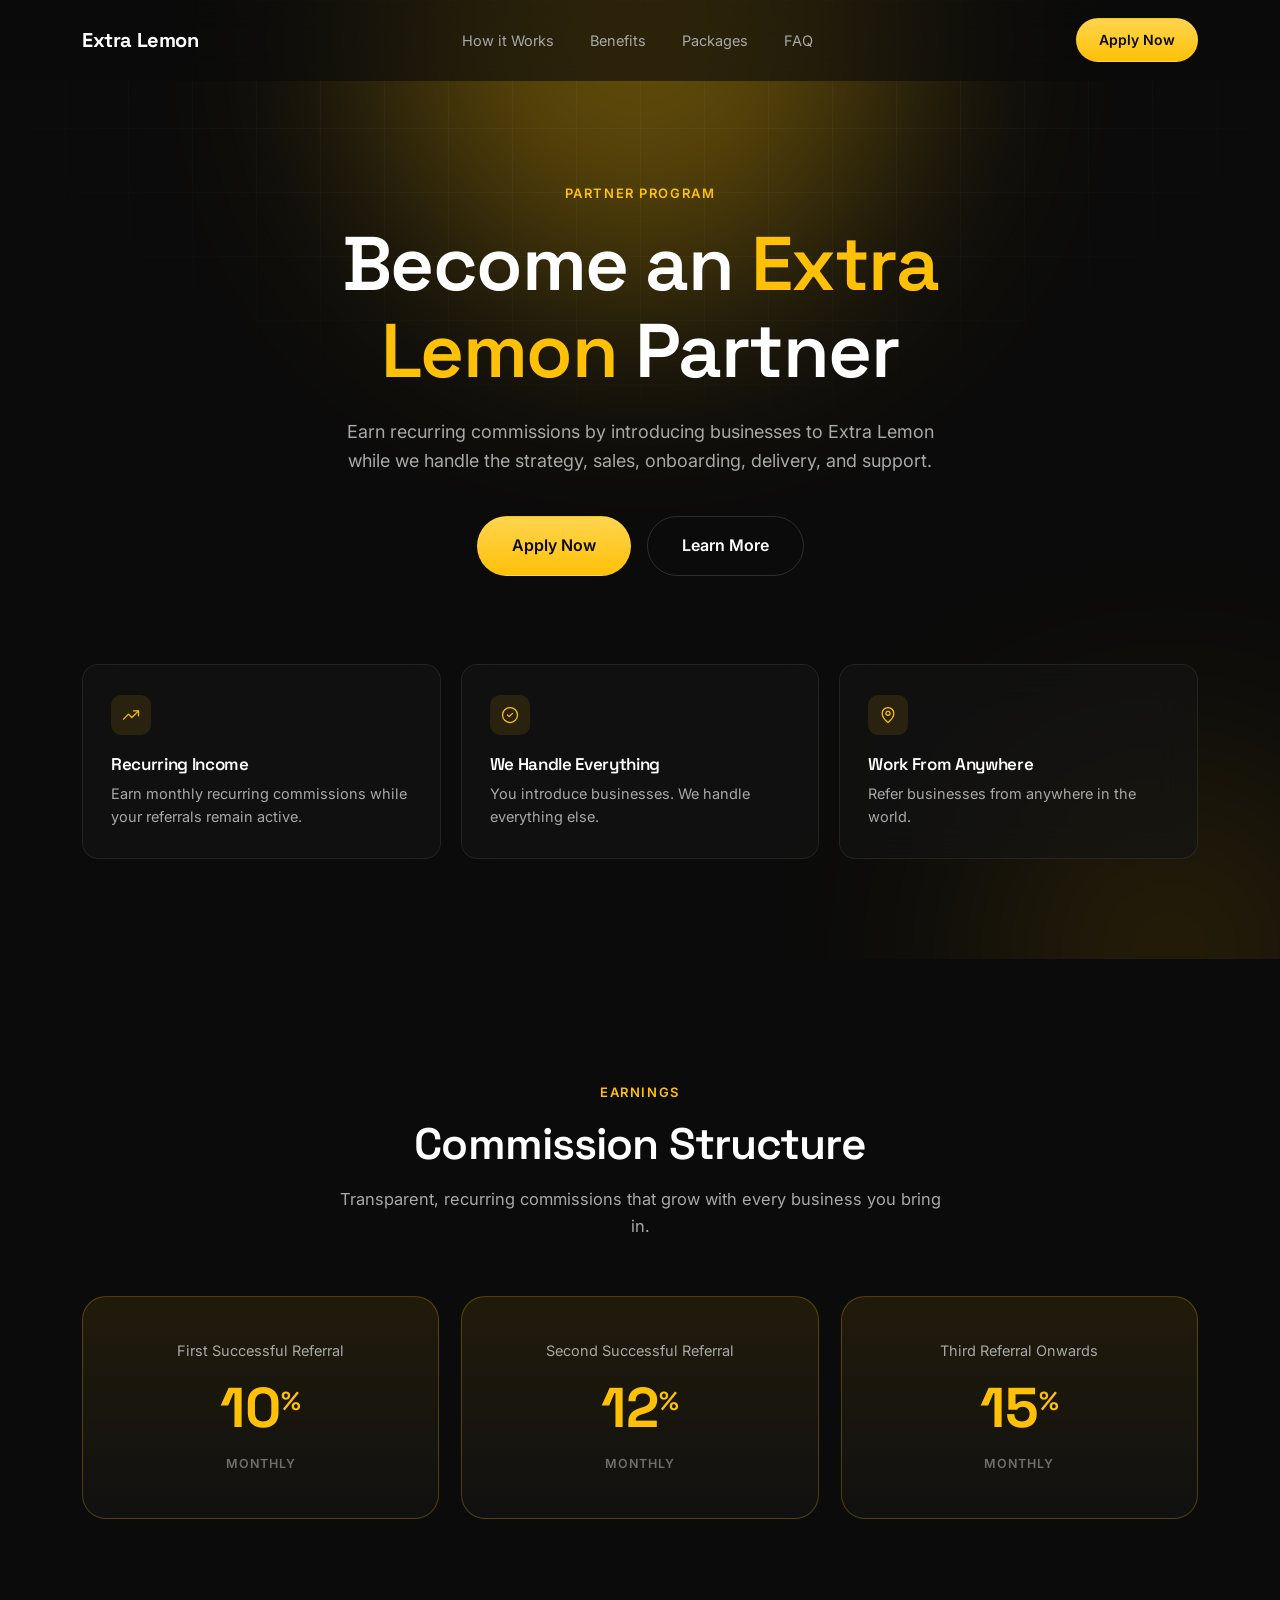
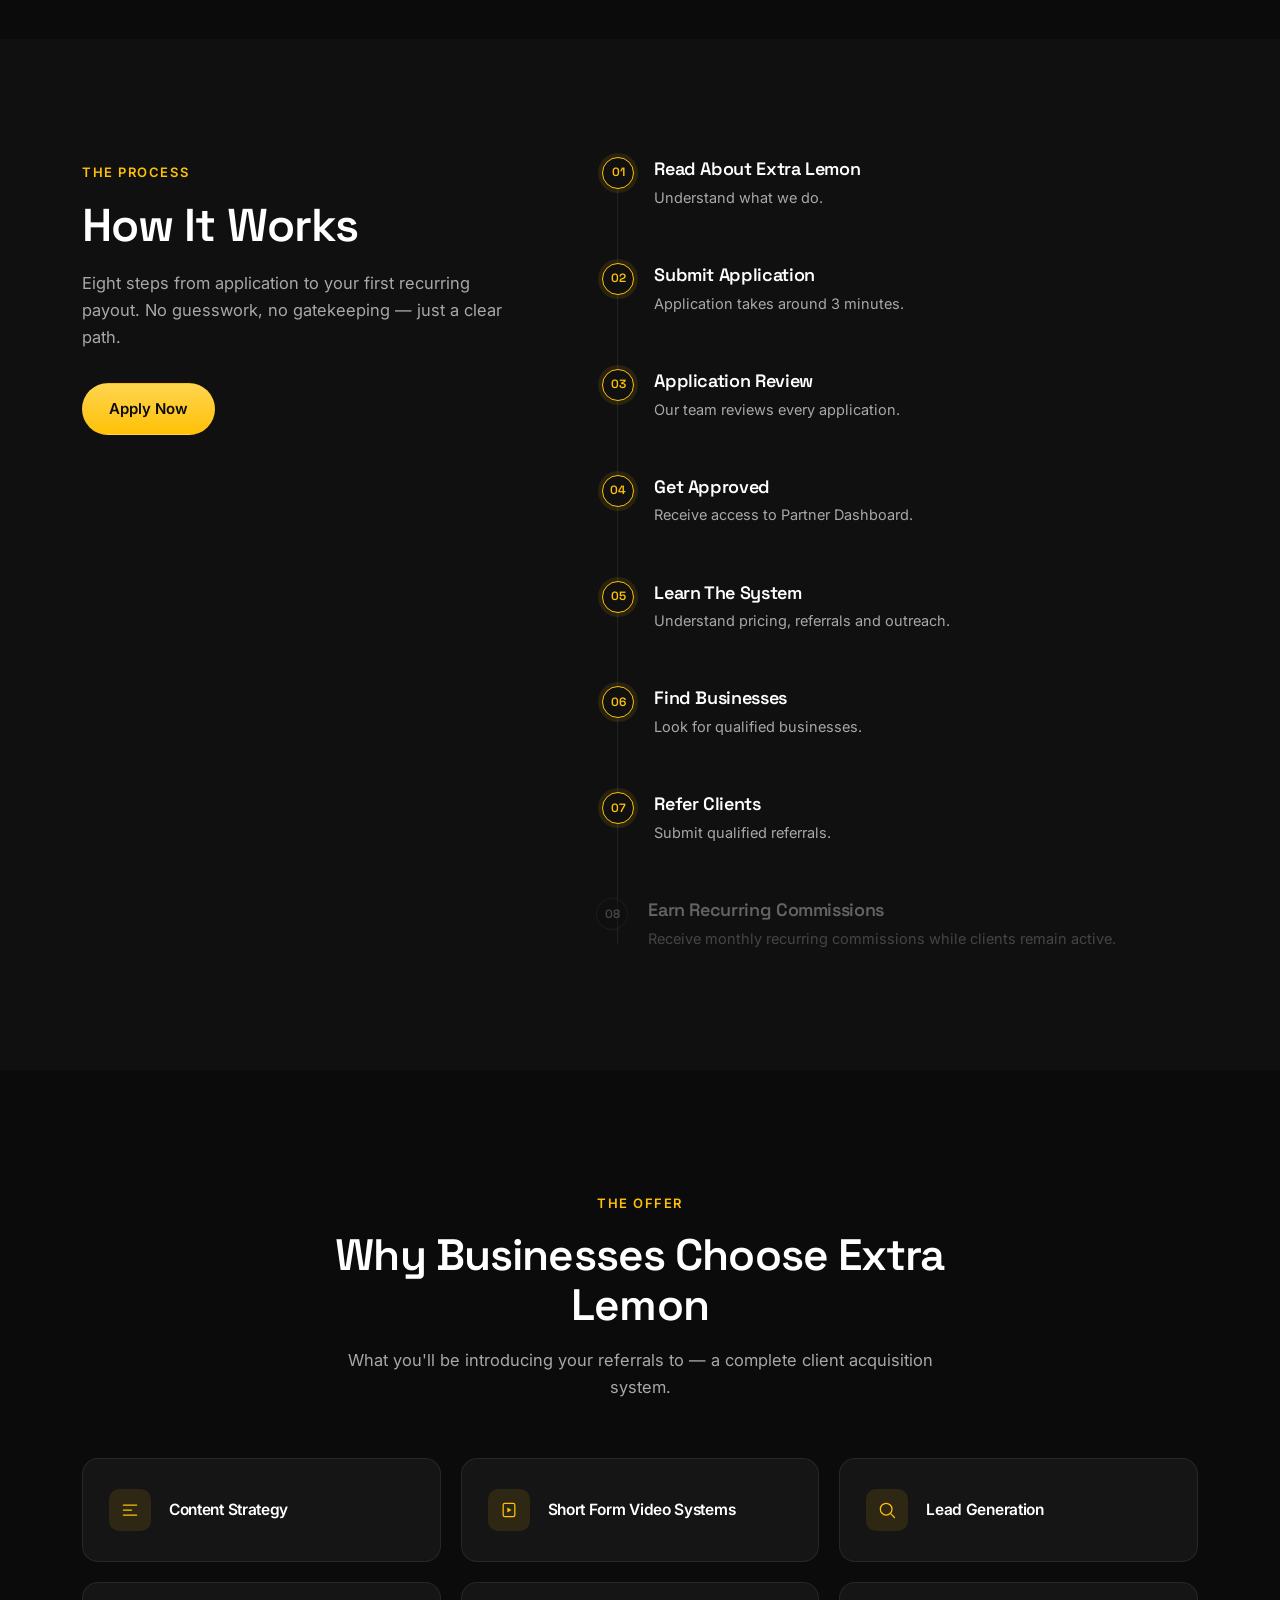
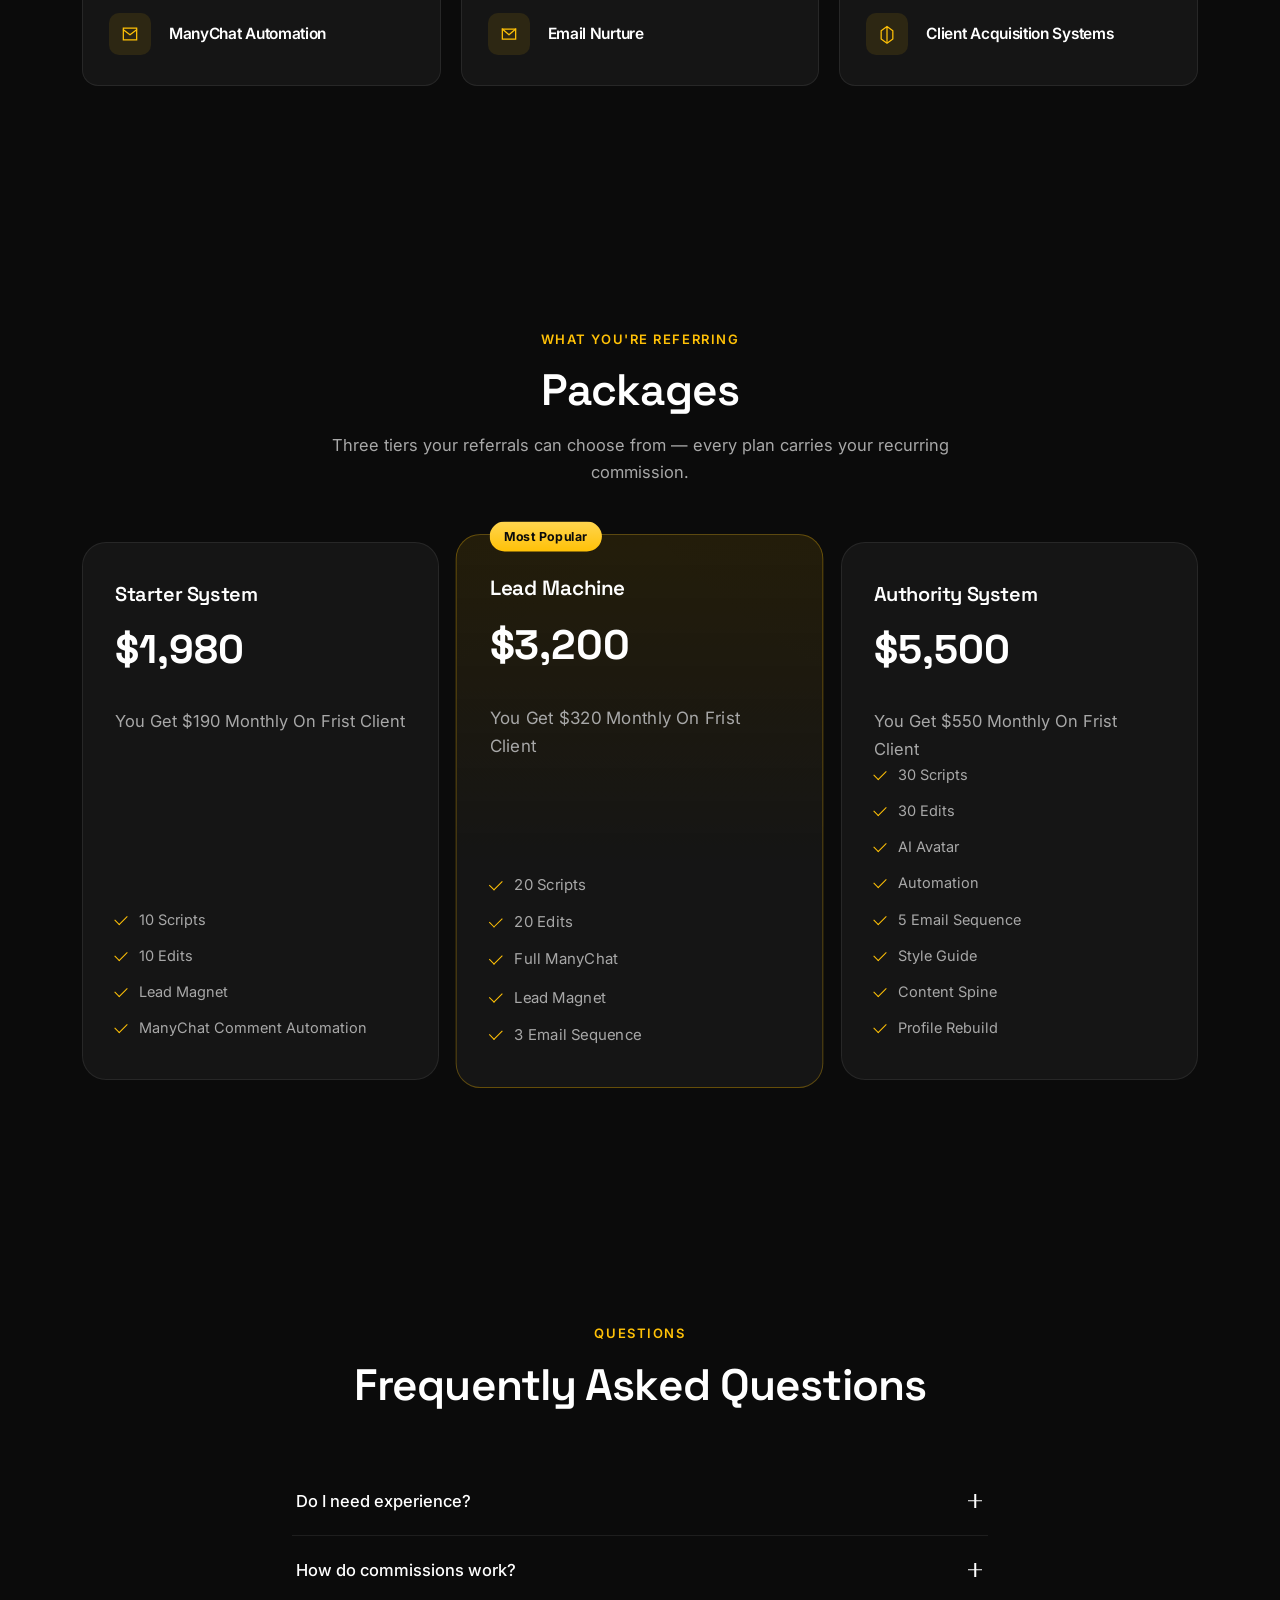
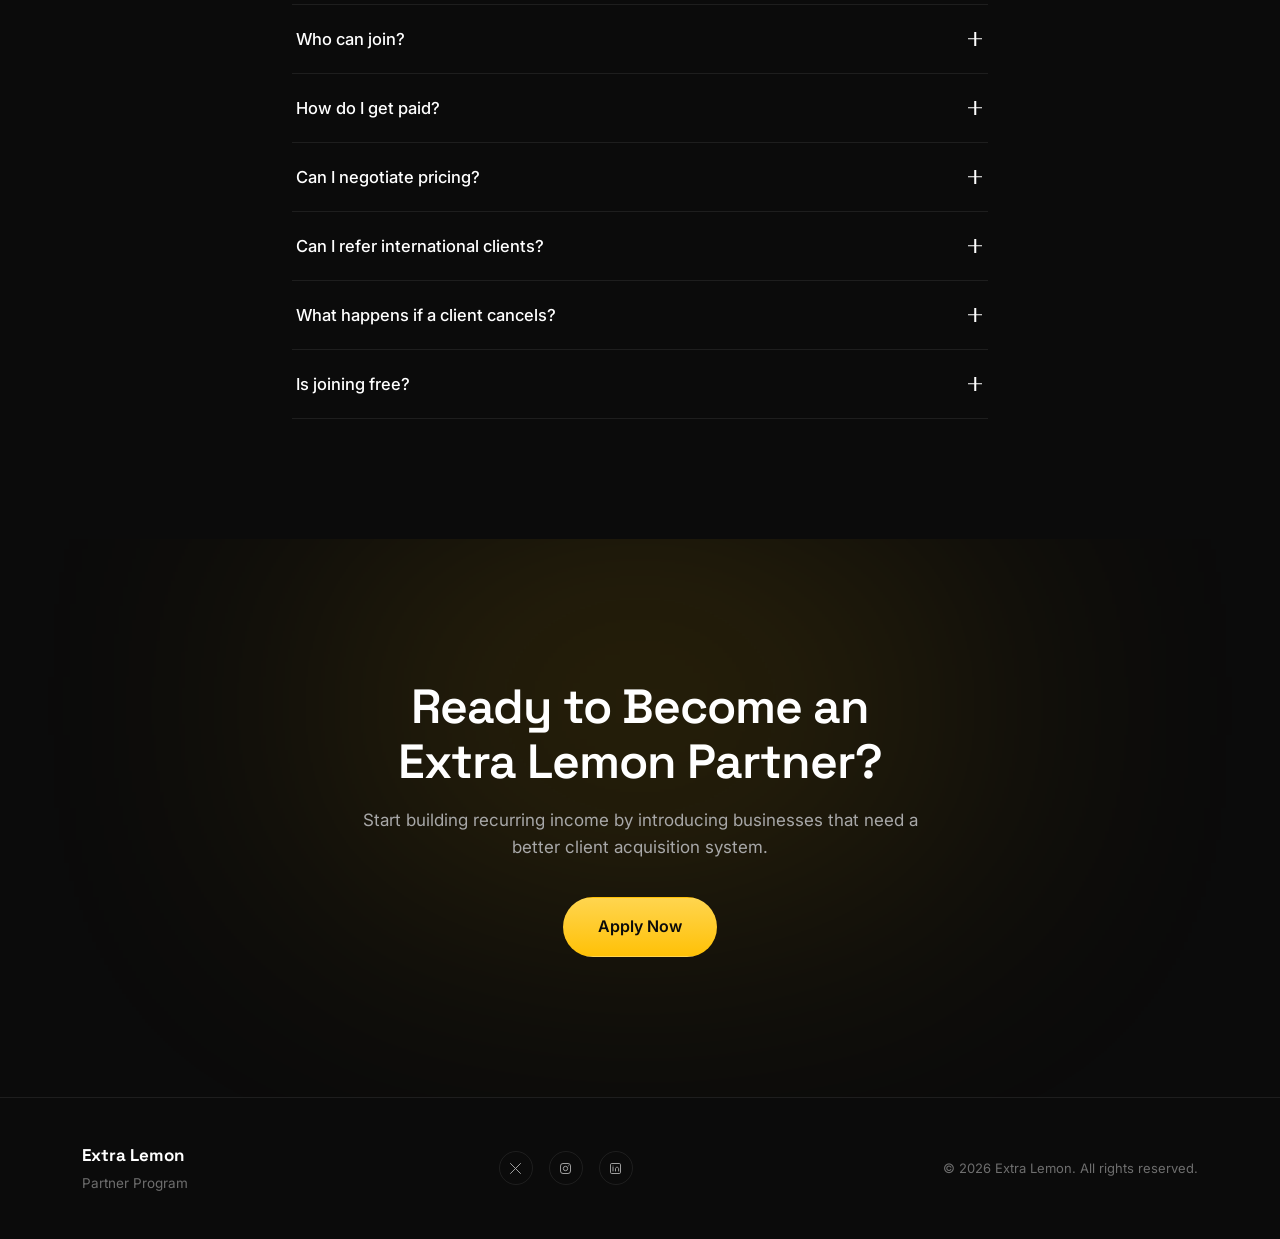
==== index.html @ 5c0f0bf9 "Add files via upload" ====
<!DOCTYPE html>
<html lang="en">
<head>
  <meta charset="UTF-8">
  <meta name="viewport" content="width=device-width, initial-scale=1.0">
  <title>Become an Extra Lemon Partner</title>
  <meta name="description" content="Earn recurring commissions by referring businesses to Extra Lemon. Join our partner program today.">

  <!-- Fonts -->
  <link rel="preconnect" href="https://fonts.googleapis.com">
  <link rel="preconnect" href="https://fonts.gstatic.com" crossorigin>
  <link href="https://fonts.googleapis.com/css2?family=Space+Grotesk:wght@500;600;700&family=Inter:wght@400;500;600&display=swap" rel="stylesheet">

  <link rel="stylesheet" href="style.css">
</head>
<body>

  <!-- ================= NAVIGATION ================= -->
  <header class="nav" id="nav">
    <div class="nav__inner">
      <a href="#top" class="nav__logo">Extra Lemon</a>

      <nav class="nav__links" id="navLinks">
        <a href="#how-it-works">How it Works</a>
        <a href="#benefits">Benefits</a>
        <a href="#packages">Packages</a>
        <a href="#faq">FAQ</a>
      </nav>

      <a href="https://tally.so/r/aQgXKq" class="btn btn--primary btn--nav" target="_blank" rel="noopener">Apply Now</a>

      <button class="nav__toggle" id="navToggle" aria-label="Toggle menu" aria-expanded="false">
        <span></span><span></span><span></span>
      </button>
    </div>
  </header>

  <main id="top">

    <!-- ================= HERO ================= -->
    <section class="hero">
      <div class="hero__glow hero__glow--one" aria-hidden="true"></div>
      <div class="hero__glow hero__glow--two" aria-hidden="true"></div>
      <div class="hero__grid" aria-hidden="true"></div>

      <div class="container hero__content reveal">
        <p class="eyebrow">Partner Program</p>
        <h1 class="hero__title">Become an <span class="text-accent">Extra Lemon</span> Partner</h1>
        <p class="hero__subtitle">Earn recurring commissions by introducing businesses to Extra Lemon while we handle the strategy, sales, onboarding, delivery, and support.</p>

        <div class="hero__actions">
          <a href="https://tally.so/r/aQgXKq" class="btn btn--primary btn--lg" target="_blank" rel="noopener">Apply Now</a>
          <a href="#how-it-works" class="btn btn--ghost btn--lg">Learn More</a>
        </div>
      </div>

      <div class="container reveal">
        <div class="feature-grid">
          <div class="feature-card">
            <div class="feature-card__icon">
              <svg viewBox="0 0 24 24" fill="none" stroke="currentColor" stroke-width="1.5"><path d="M3 17l6-6 4 4 8-8" stroke-linecap="round" stroke-linejoin="round"/><path d="M15 7h6v6" stroke-linecap="round" stroke-linejoin="round"/></svg>
            </div>
            <h3>Recurring Income</h3>
            <p>Earn monthly recurring commissions while your referrals remain active.</p>
          </div>
          <div class="feature-card">
            <div class="feature-card__icon">
              <svg viewBox="0 0 24 24" fill="none" stroke="currentColor" stroke-width="1.5"><circle cx="12" cy="12" r="9"/><path d="M9 12l2 2 4-4" stroke-linecap="round" stroke-linejoin="round"/></svg>
            </div>
            <h3>We Handle Everything</h3>
            <p>You introduce businesses. We handle everything else.</p>
          </div>
          <div class="feature-card">
            <div class="feature-card__icon">
              <svg viewBox="0 0 24 24" fill="none" stroke="currentColor" stroke-width="1.5"><path d="M12 21s-7-5.5-7-11a7 7 0 0114 0c0 5.5-7 11-7 11z" stroke-linecap="round" stroke-linejoin="round"/><circle cx="12" cy="10" r="2.5"/></svg>
            </div>
            <h3>Work From Anywhere</h3>
            <p>Refer businesses from anywhere in the world.</p>
          </div>
        </div>
      </div>
    </section>

    <!-- ================= COMMISSION STRUCTURE ================= -->
    <section class="section" id="benefits">
      <div class="container">
        <div class="section__head reveal">
          <p class="eyebrow">Earnings</p>
          <h2>Commission Structure</h2>
          <p class="section__lead">Transparent, recurring commissions that grow with every business you bring in.</p>
        </div>

        <div class="commission-grid reveal">
          <div class="commission-card commission-card--highlight">
            <p class="commission-card__label">First Successful Referral</p>
            <p class="commission-card__rate">10<span>%</span></p>
            <p class="commission-card__tag">Monthly</p>
          </div>
          <div class="commission-card commission-card--highlight">
            <p class="commission-card__label">Second Successful Referral</p>
            <p class="commission-card__rate">12<span>%</span></p>
            <p class="commission-card__tag">Monthly</p>
          </div>
          <div class="commission-card commission-card--highlight">
            <p class="commission-card__label">Third Referral Onwards</p>
            <p class="commission-card__rate">15<span>%</span></p>
            <p class="commission-card__tag">Monthly</p>
          </div>
        </div>
      </div>
    </section>

    <!-- ================= HOW IT WORKS ================= -->
    <section class="section how" id="how-it-works">
      <div class="container how__inner">
        <div class="how__left reveal">
          <p class="eyebrow">The Process</p>
          <h2>How It Works</h2>
          <p class="section__lead">Eight steps from application to your first recurring payout. No guesswork, no gatekeeping — just a clear path.</p>
          <a href="https://tally.so/r/aQgXKq" class="btn btn--primary" target="_blank" rel="noopener">Apply Now</a>
        </div>

        <div class="how__right">
          <div class="timeline" id="timeline">
            <div class="timeline__line" aria-hidden="true">
              <div class="timeline__line-fill" id="timelineFill"></div>
            </div>

            <div class="timeline__item">
              <span class="timeline__step">01</span>
              <div class="timeline__body">
                <h4>Read About Extra Lemon</h4>
                <p>Understand what we do.</p>
              </div>
            </div>
            <div class="timeline__item">
              <span class="timeline__step">02</span>
              <div class="timeline__body">
                <h4>Submit Application</h4>
                <p>Application takes around 3 minutes.</p>
              </div>
            </div>
            <div class="timeline__item">
              <span class="timeline__step">03</span>
              <div class="timeline__body">
                <h4>Application Review</h4>
                <p>Our team reviews every application.</p>
              </div>
            </div>
            <div class="timeline__item">
              <span class="timeline__step">04</span>
              <div class="timeline__body">
                <h4>Get Approved</h4>
                <p>Receive access to Partner Dashboard.</p>
              </div>
            </div>
            <div class="timeline__item">
              <span class="timeline__step">05</span>
              <div class="timeline__body">
                <h4>Learn The System</h4>
                <p>Understand pricing, referrals and outreach.</p>
              </div>
            </div>
            <div class="timeline__item">
              <span class="timeline__step">06</span>
              <div class="timeline__body">
                <h4>Find Businesses</h4>
                <p>Look for qualified businesses.</p>
              </div>
            </div>
            <div class="timeline__item">
              <span class="timeline__step">07</span>
              <div class="timeline__body">
                <h4>Refer Clients</h4>
                <p>Submit qualified referrals.</p>
              </div>
            </div>
            <div class="timeline__item">
              <span class="timeline__step">08</span>
              <div class="timeline__body">
                <h4>Earn Recurring Commissions</h4>
                <p>Receive monthly recurring commissions while clients remain active.</p>
              </div>
            </div>
          </div>
        </div>
      </div>
    </section>

    <!-- ================= WHY BUSINESSES CHOOSE US ================= -->
    <section class="section">
      <div class="container">
        <div class="section__head reveal">
          <p class="eyebrow">The Offer</p>
          <h2>Why Businesses Choose Extra Lemon</h2>
          <p class="section__lead">What you'll be introducing your referrals to — a complete client acquisition system.</p>
        </div>

        <div class="offer-grid reveal">
          <div class="offer-card">
            <div class="offer-card__icon">
              <svg viewBox="0 0 24 24" fill="none" stroke="currentColor" stroke-width="1.5"><path d="M4 6h16M4 12h10M4 18h16" stroke-linecap="round"/></svg>
            </div>
            <h3>Content Strategy</h3>
          </div>
          <div class="offer-card">
            <div class="offer-card__icon">
              <svg viewBox="0 0 24 24" fill="none" stroke="currentColor" stroke-width="1.5"><rect x="5" y="4" width="14" height="16" rx="2"/><path d="M10 9l5 3-5 3V9z" fill="currentColor" stroke="none"/></svg>
            </div>
            <h3>Short Form Video Systems</h3>
          </div>
          <div class="offer-card">
            <div class="offer-card__icon">
              <svg viewBox="0 0 24 24" fill="none" stroke="currentColor" stroke-width="1.5"><circle cx="11" cy="11" r="7"/><path d="M21 21l-4.3-4.3" stroke-linecap="round"/></svg>
            </div>
            <h3>Lead Generation</h3>
          </div>
          <div class="offer-card">
            <div class="offer-card__icon">
              <svg viewBox="0 0 24 24" fill="none" stroke="currentColor" stroke-width="1.5"><path d="M4 5h16v14H4z"/><path d="M4 7l8 6 8-6" stroke-linecap="round" stroke-linejoin="round"/></svg>
            </div>
            <h3>ManyChat Automation</h3>
          </div>
          <div class="offer-card">
            <div class="offer-card__icon">
              <svg viewBox="0 0 24 24" fill="none" stroke="currentColor" stroke-width="1.5"><path d="M4 6h16v12H4z"/><path d="M4 6l8 7 8-7" stroke-linecap="round" stroke-linejoin="round"/></svg>
            </div>
            <h3>Email Nurture</h3>
          </div>
          <div class="offer-card">
            <div class="offer-card__icon">
              <svg viewBox="0 0 24 24" fill="none" stroke="currentColor" stroke-width="1.5"><path d="M12 3v18M5 8l7-5 7 5M5 8v10l7 5 7-5V8" stroke-linecap="round" stroke-linejoin="round"/></svg>
            </div>
            <h3>Client Acquisition Systems</h3>
          </div>
        </div>
      </div>
    </section>

    <!-- ================= PACKAGES ================= -->
    <section class="section" id="packages">
      <div class="container">
        <div class="section__head reveal">
          <p class="eyebrow">What You're Referring</p>
          <h2>Packages</h2>
          <p class="section__lead">Three tiers your referrals can choose from — every plan carries your recurring commission.</p>
        </div>

        <div class="pricing-grid reveal">
          <div class="price-card">
            <h3 class="price-card__name">Starter System</h3>
            <p class="price-card__price">$1,980</p>
            <p class="section__lead">You Get $190 Monthly On Frist Client</p>
            <ul class="price-card__list">
              <li>10 Scripts</li>
              <li>10 Edits</li>
              <li>Lead Magnet</li>
              <li>ManyChat Comment Automation</li>
            </ul>
          </div>

          <div class="price-card price-card--featured">
            <p class="price-card__badge">Most Popular</p>
            <h3 class="price-card__name">Lead Machine</h3>
            <p class="price-card__price">$3,200</p>
            <p class="section__lead">You Get $320 Monthly On Frist Client</p>
            <ul class="price-card__list">
              <li>20 Scripts</li>
              <li>20 Edits</li>
              <li>Full ManyChat</li>
              <li>Lead Magnet</li>
              <li>3 Email Sequence</li>
            </ul>
          </div>

          <div class="price-card">
            <h3 class="price-card__name">Authority System</h3>
            <p class="price-card__price">$5,500</p>
            <p class="section__lead">You Get $550 Monthly On Frist Client</p>
            <ul class="price-card__list">
              <li>30 Scripts</li>
              <li>30 Edits</li>
              <li>AI Avatar</li>
              <li>Automation</li>
              <li>5 Email Sequence</li>
              <li>Style Guide</li>
              <li>Content Spine</li>
              <li>Profile Rebuild</li>
            </ul>
          </div>
        </div>
      </div>
    </section>

    <!-- ================= WHO IS THIS FOR ================= -- >
    <section class="section">
      <div class="container">
        <div class="section__head reveal">
          <p class="eyebrow">Fit Check</p>
          <h2>Who Is This Program For</h2>
          <p class="section__lead">If your network includes any of the following, you're in the right place.</p>
        </div>

        <div class="who-grid reveal">
          <div class="who-card"><span>Business Coaches</span></div>
          <div class="who-card"><span>Consultants</span></div>
          <div class="who-card"><span>Agencies</span></div>
          <div class="who-card"><span>Course Creators</span></div>
          <div class="who-card"><span>Creators</span></div>
          <div class="who-card"><span>Service Businesses</span></div>
        </div>
      </div>
    </section>

    <!-- ================= FAQ ================= -->
    <section class="section" id="faq">
      <div class="container container--narrow">
        <div class="section__head reveal">
          <p class="eyebrow">Questions</p>
          <h2>Frequently Asked Questions</h2>
        </div>

        <div class="accordion reveal" id="accordion">
          <div class="accordion__item">
            <button class="accordion__trigger" aria-expanded="false">
              <span>Do I need experience?</span>
              <span class="accordion__icon"></span>
            </button>
            <div class="accordion__panel">
              <p>No prior experience is required. If you can have genuine conversations with business owners, you can succeed in this program.</p>
            </div>
          </div>

          <div class="accordion__item">
            <button class="accordion__trigger" aria-expanded="false">
              <span>How do commissions work?</span>
              <span class="accordion__icon"></span>
            </button>
            <div class="accordion__panel">
              <p>You earn a recurring percentage of every client you refer for as long as they remain active — 10% on your first referrals, then 12% on second referral after that on third referral you will Get 15%  .</p>
            </div>
          </div>

          <div class="accordion__item">
            <button class="accordion__trigger" aria-expanded="false">
              <span>Who can join?</span>
              <span class="accordion__icon"></span>
            </button>
            <div class="accordion__panel">
              <p>Anyone.</p>
            </div>
          </div>

          <div class="accordion__item">
            <button class="accordion__trigger" aria-expanded="false">
              <span>How do I get paid?</span>
              <span class="accordion__icon"></span>
            </button>
            <div class="accordion__panel">
              <p>Commissions are calculated monthly and paid out directly through your Partner Dashboard once a referral becomes a paying client.</p>
            </div>
          </div>

          <div class="accordion__item">
            <button class="accordion__trigger" aria-expanded="false">
              <span>Can I negotiate pricing?</span>
              <span class="accordion__icon"></span>
            </button>
            <div class="accordion__panel">
              <p>Package pricing is fixed so every partner and client is treated fairly. Your commission stays the same regardless of which package a client chooses.</p>
            </div>
          </div>

          <div class="accordion__item">
            <button class="accordion__trigger" aria-expanded="false">
              <span>Can I refer international clients?</span>
              <span class="accordion__icon"></span>
            </button>
            <div class="accordion__panel">
              <p>Yes. Extra Lemon works with businesses globally, so you can refer clients from anywhere in the world.</p>
            </div>
          </div>

          <div class="accordion__item">
            <button class="accordion__trigger" aria-expanded="false">
              <span>What happens if a client cancels?</span>
              <span class="accordion__icon"></span>
            </button>
            <div class="accordion__panel">
              <p>Recurring commissions are tied to active clients. If a client cancels, commission payouts for that client stop from the following billing cycle.</p>
            </div>
          </div>

          <div class="accordion__item">
            <button class="accordion__trigger" aria-expanded="false">
              <span>Is joining free?</span>
              <span class="accordion__icon"></span>
            </button>
            <div class="accordion__panel">
              <p>Yes. Joining the Extra Lemon Partner Program is completely free — you only need to apply and get approved.</p>
            </div>
          </div>
        </div>
      </div>
    </section>

    <!-- ================= FINAL CTA ================= -->
    <section class="cta">
      <div class="cta__glow" aria-hidden="true"></div>
      <div class="container cta__content reveal">
        <h2>Ready to Become an Extra Lemon Partner?</h2>
        <p>Start building recurring income by introducing businesses that need a better client acquisition system.</p>
        <a href="https://tally.so/r/aQgXKq" class="btn btn--primary btn--lg" target="_blank" rel="noopener">Apply Now</a>
      </div>
    </section>

  </main>

  <!-- ================= FOOTER ================= -->
  <footer class="footer">
    <div class="container footer__inner">
      <div>
        <p class="footer__logo">Extra Lemon</p>
        <p class="footer__tag">Partner Program</p>
      </div>

      <div class="footer__social">
        <a href="#" aria-label="X / Twitter">
          <svg viewBox="0 0 24 24" fill="none" stroke="currentColor" stroke-width="1.5"><path d="M4 4l16 16M20 4L4 20" stroke-linecap="round"/></svg>
        </a>
        <a href="#" aria-label="Instagram">
          <svg viewBox="0 0 24 24" fill="none" stroke="currentColor" stroke-width="1.5"><rect x="4" y="4" width="16" height="16" rx="4"/><circle cx="12" cy="12" r="3.5"/><circle cx="16.5" cy="7.5" r="0.8" fill="currentColor" stroke="none"/></svg>
        </a>
        <a href="#" aria-label="LinkedIn">
          <svg viewBox="0 0 24 24" fill="none" stroke="currentColor" stroke-width="1.5"><rect x="4" y="4" width="16" height="16" rx="2"/><path d="M8 10v6M8 8v.01M12 16v-3.5c0-1.5 1-2.5 2.5-2.5S17 11 17 12.5V16" stroke-linecap="round" stroke-linejoin="round"/></svg>
        </a>
      </div>

      <p class="footer__copy">&copy; <span id="year"></span> Extra Lemon. All rights reserved.</p>
    </div>
  </footer>

  <script src="script.js"></script>
</body>
</html>
---- style.css ----
/* ===================================================================
   EXTRA LEMON — PARTNER PROGRAM
   Design tokens, base styles, and section styling.
=================================================================== */

:root {
  /* Colors */
  --bg: #0B0B0B;
  --bg-elevated: #101010;
  --card: #151515;
  --card-hover: #1A1A1A;
  --accent: #FFC107;
  --accent-hover: #FFD54F;
  --text: #FFFFFF;
  --text-secondary: #A8A8A8;
  --text-muted: #6E6E6E;
  --border: rgba(255, 255, 255, 0.08);
  --border-strong: rgba(255, 255, 255, 0.14);

  /* Type */
  --font-display: "Space Grotesk", sans-serif;
  --font-body: "Inter", sans-serif;

  /* Layout */
  --container-w: 1180px;
  --radius-sm: 10px;
  --radius-md: 16px;
  --radius-lg: 24px;

  /* Motion */
  --ease: cubic-bezier(0.16, 1, 0.3, 1);
}

/* ===================== RESET ===================== */
*, *::before, *::after { box-sizing: border-box; }
html { scroll-behavior: smooth; }

@media (prefers-reduced-motion: reduce) {
  html { scroll-behavior: auto; }
  *, *::before, *::after {
    animation-duration: 0.001ms !important;
    animation-iteration-count: 1 !important;
    transition-duration: 0.001ms !important;
    scroll-behavior: auto !important;
  }
}

body {
  margin: 0;
  background: var(--bg);
  color: var(--text);
  font-family: var(--font-body);
  font-size: 16px;
  line-height: 1.6;
  -webkit-font-smoothing: antialiased;
  overflow-x: hidden;
}

h1, h2, h3, h4 {
  font-family: var(--font-display);
  font-weight: 600;
  line-height: 1.15;
  margin: 0;
  letter-spacing: -0.02em;
}

p { margin: 0; }
ul { margin: 0; padding: 0; list-style: none; }
a { color: inherit; text-decoration: none; }
img, svg { display: block; max-width: 100%; }
button { font-family: inherit; cursor: pointer; }

.container {
  width: 100%;
  max-width: var(--container-w);
  margin: 0 auto;
  padding: 0 32px;
}

.container--narrow { max-width: 760px; }

.eyebrow {
  display: inline-block;
  font-family: var(--font-body);
  font-size: 13px;
  font-weight: 600;
  letter-spacing: 0.12em;
  text-transform: uppercase;
  color: var(--accent);
  margin-bottom: 16px;
}

.text-accent { color: var(--accent); }

/* Focus visibility for accessibility */
a:focus-visible,
button:focus-visible {
  outline: 2px solid var(--accent);
  outline-offset: 3px;
  border-radius: 4px;
}

/* ===================== BUTTONS ===================== */
.btn {
  display: inline-flex;
  align-items: center;
  justify-content: center;
  gap: 8px;
  padding: 13px 26px;
  border-radius: 999px;
  font-family: var(--font-body);
  font-size: 15px;
  font-weight: 600;
  white-space: nowrap;
  border: 1px solid transparent;
  transition: transform 0.35s var(--ease), box-shadow 0.35s var(--ease), background 0.35s var(--ease), border-color 0.35s var(--ease);
}

.btn--primary {
  background: linear-gradient(180deg, var(--accent-hover), var(--accent));
  color: #0B0B0B;
  box-shadow: 0 0 0 0 rgba(255, 193, 7, 0);
}

.btn--primary:hover {
  box-shadow: 0 8px 30px rgba(255, 193, 7, 0.35);
  transform: translateY(-2px);
}

.btn--ghost {
  background: transparent;
  color: var(--text);
  border-color: var(--border-strong);
}

.btn--ghost:hover {
  border-color: var(--accent);
  color: var(--accent);
  transform: translateY(-2px);
}

.btn--lg { padding: 16px 34px; font-size: 16px; }
.btn--nav { padding: 10px 22px; font-size: 14px; }

/* ===================== NAVIGATION ===================== */
.nav {
  position: fixed;
  top: 0;
  left: 0;
  right: 0;
  z-index: 100;
  background: rgba(11, 11, 11, 0.6);
  backdrop-filter: blur(16px);
  -webkit-backdrop-filter: blur(16px);
  border-bottom: 1px solid transparent;
  transition: border-color 0.4s var(--ease), background 0.4s var(--ease);
}

.nav.is-scrolled {
  border-bottom-color: var(--border);
  background: rgba(11, 11, 11, 0.85);
}

.nav__inner {
  max-width: var(--container-w);
  margin: 0 auto;
  padding: 18px 32px;
  display: flex;
  align-items: center;
  justify-content: space-between;
  gap: 24px;
}

.nav__logo {
  font-family: var(--font-display);
  font-weight: 700;
  font-size: 20px;
  letter-spacing: -0.02em;
}

.nav__links {
  display: flex;
  align-items: center;
  gap: 36px;
  margin: 0 auto;
}

.nav__links a {
  font-size: 14.5px;
  color: var(--text-secondary);
  transition: color 0.25s var(--ease);
  position: relative;
}

.nav__links a:hover { color: var(--text); }

.nav__toggle {
  display: none;
  flex-direction: column;
  justify-content: center;
  gap: 5px;
  width: 32px;
  height: 32px;
  background: none;
  border: none;
  padding: 0;
}

.nav__toggle span {
  display: block;
  width: 100%;
  height: 1.5px;
  background: var(--text);
  transition: transform 0.3s var(--ease), opacity 0.3s var(--ease);
}

.nav__toggle.is-open span:nth-child(1) { transform: translateY(6.5px) rotate(45deg); }
.nav__toggle.is-open span:nth-child(2) { opacity: 0; }
.nav__toggle.is-open span:nth-child(3) { transform: translateY(-6.5px) rotate(-45deg); }

/* ===================== HERO ===================== */
.hero {
  position: relative;
  padding: 180px 0 100px;
  overflow: hidden;
}

.hero__glow {
  position: absolute;
  border-radius: 50%;
  filter: blur(110px);
  pointer-events: none;
  opacity: 0.35;
  z-index: 0;
}

.hero__glow--one {
  width: 520px;
  height: 520px;
  background: var(--accent);
  top: -220px;
  left: 50%;
  transform: translateX(-50%);
  animation: drift 14s ease-in-out infinite alternate;
}

.hero__glow--two {
  width: 380px;
  height: 380px;
  background: #7a5b00;
  bottom: -180px;
  right: -80px;
  opacity: 0.25;
  animation: drift 18s ease-in-out infinite alternate-reverse;
}

@keyframes drift {
  from { transform: translate(-50%, 0) scale(1); }
  to   { transform: translate(-46%, 30px) scale(1.08); }
}

.hero__grid {
  position: absolute;
  inset: 0;
  background-image:
    linear-gradient(to right, rgba(255,255,255,0.035) 1px, transparent 1px),
    linear-gradient(to bottom, rgba(255,255,255,0.035) 1px, transparent 1px);
  background-size: 64px 64px;
  mask-image: radial-gradient(ellipse 60% 50% at 50% 0%, black 40%, transparent 100%);
  z-index: 0;
}

.hero__content {
  position: relative;
  z-index: 1;
  text-align: center;
  max-width: 780px;
}

.hero__title {
  font-size: clamp(40px, 6.4vw, 76px);
  margin-bottom: 22px;
}

.hero__subtitle {
  font-size: 18px;
  color: var(--text-secondary);
  max-width: 600px;
  margin: 0 auto;
  line-height: 1.65;
}

.hero__actions {
  display: flex;
  align-items: center;
  justify-content: center;
  gap: 16px;
  margin-top: 40px;
  flex-wrap: wrap;
}

/* Feature cards under hero */
.feature-grid {
  position: relative;
  z-index: 1;
  display: grid;
  grid-template-columns: repeat(3, 1fr);
  gap: 20px;
  margin-top: 88px;
}

.feature-card {
  background: rgba(21, 21, 21, 0.6);
  backdrop-filter: blur(20px);
  -webkit-backdrop-filter: blur(20px);
  border: 1px solid var(--border);
  border-radius: var(--radius-md);
  padding: 30px 28px;
  transition: transform 0.4s var(--ease), border-color 0.4s var(--ease), background 0.4s var(--ease);
}

.feature-card:hover {
  transform: translateY(-6px);
  border-color: var(--border-strong);
  background: rgba(26, 26, 26, 0.75);
}

.feature-card__icon {
  width: 40px;
  height: 40px;
  display: flex;
  align-items: center;
  justify-content: center;
  border-radius: 10px;
  background: rgba(255, 193, 7, 0.1);
  color: var(--accent);
  margin-bottom: 20px;
}

.feature-card__icon svg { width: 20px; height: 20px; }

.feature-card h3 {
  font-size: 17px;
  margin-bottom: 8px;
}

.feature-card p {
  font-size: 14.5px;
  color: var(--text-secondary);
  line-height: 1.6;
}

/* ===================== SHARED SECTION STYLES ===================== */
.section { padding: 120px 0; }

.section__head {
  text-align: center;
  max-width: 620px;
  margin: 0 auto 56px;
}

.section__head h2 {
  font-size: clamp(30px, 4vw, 44px);
  margin-bottom: 16px;
}

.section__lead {
  color: var(--text-secondary);
  font-size: 16.5px;
  line-height: 1.65;
}

/* ===================== COMMISSION CARDS ===================== */
.commission-grid {
  display: grid;
  grid-template-columns: repeat(3, 1fr);
  gap: 22px;
}

.commission-card {
  background: var(--card);
  border: 1px solid var(--border);
  border-radius: var(--radius-lg);
  padding: 42px 32px;
  text-align: center;
  transition: transform 0.4s var(--ease), border-color 0.4s var(--ease), box-shadow 0.4s var(--ease);
}

.commission-card:hover {
  transform: translateY(-8px);
  border-color: var(--border-strong);
}

.commission-card--highlight {
  background: linear-gradient(180deg, rgba(255,193,7,0.09), rgba(21,21,21,0.6));
  border-color: rgba(255, 193, 7, 0.25);
  position: relative;
}

.commission-card--highlight:hover {
  border-color: var(--accent);
  box-shadow: 0 20px 60px rgba(255, 193, 7, 0.12);
}

.commission-card__label {
  font-size: 14.5px;
  color: var(--text-secondary);
  margin-bottom: 18px;
}

.commission-card__rate {
  font-family: var(--font-display);
  font-size: 56px;
  font-weight: 700;
  color: var(--text);
  line-height: 1;
}

.commission-card--highlight .commission-card__rate { color: var(--accent); }

.commission-card__rate span {
  font-size: 26px;
  font-weight: 600;
  vertical-align: top;
  position: relative;
  top: 8px;
}

.commission-card__tag {
  display: inline-block;
  margin-top: 18px;
  font-size: 12.5px;
  font-weight: 600;
  letter-spacing: 0.08em;
  text-transform: uppercase;
  color: var(--text-muted);
}

/* ===================== HOW IT WORKS / TIMELINE ===================== */
.how { background: var(--bg-elevated); }

.how__inner {
  display: grid;
  grid-template-columns: 0.85fr 1.15fr;
  gap: 80px;
  align-items: start;
}

.how__left {
  position: sticky;
  top: 130px;
}

.how__left h2 {
  font-size: clamp(32px, 4vw, 46px);
  margin-bottom: 18px;
}

.how__left .section__lead {
  text-align: left;
  margin: 0 0 32px;
}

.timeline {
  position: relative;
  padding-left: 52px;
}

.timeline__line {
  position: absolute;
  left: 15px;
  top: 6px;
  bottom: 6px;
  width: 1px;
  background: var(--border);
}

.timeline__line-fill {
  position: absolute;
  top: 0;
  left: 0;
  width: 100%;
  height: 0%;
  background: linear-gradient(180deg, var(--accent), var(--accent-hover));
  box-shadow: 0 0 12px rgba(255, 193, 7, 0.5);
  transition: height 0.1s linear;
}

.timeline__item {
  position: relative;
  padding-bottom: 56px;
  opacity: 0.35;
  transform: translateX(-6px);
  transition: opacity 0.5s var(--ease), transform 0.5s var(--ease);
}

.timeline__item:last-child { padding-bottom: 0; }

.timeline__item.is-active {
  opacity: 1;
  transform: translateX(0);
}

.timeline__step {
  position: absolute;
  left: -52px;
  top: -2px;
  width: 32px;
  height: 32px;
  display: flex;
  align-items: center;
  justify-content: center;
  font-family: var(--font-display);
  font-size: 12px;
  font-weight: 600;
  background: var(--bg-elevated);
  border: 1px solid var(--border-strong);
  border-radius: 50%;
  color: var(--text-secondary);
  transition: border-color 0.4s var(--ease), color 0.4s var(--ease), box-shadow 0.4s var(--ease);
}

.timeline__item.is-active .timeline__step {
  border-color: var(--accent);
  color: var(--accent);
  box-shadow: 0 0 0 4px rgba(255, 193, 7, 0.1);
}

.timeline__body h4 {
  font-size: 18px;
  margin-bottom: 6px;
}

.timeline__body p {
  font-size: 14.5px;
  color: var(--text-secondary);
}

/* ===================== OFFER GRID (why businesses choose) ===================== */
.offer-grid {
  display: grid;
  grid-template-columns: repeat(3, 1fr);
  gap: 20px;
}

.offer-card {
  background: var(--card);
  border: 1px solid var(--border);
  border-radius: var(--radius-md);
  padding: 30px 26px;
  display: flex;
  align-items: center;
  gap: 18px;
  transition: transform 0.4s var(--ease), border-color 0.4s var(--ease), background 0.4s var(--ease);
}

.offer-card:hover {
  transform: translateY(-5px);
  border-color: var(--border-strong);
  background: var(--card-hover);
}

.offer-card__icon {
  flex: none;
  width: 42px;
  height: 42px;
  display: flex;
  align-items: center;
  justify-content: center;
  border-radius: 10px;
  background: rgba(255, 193, 7, 0.1);
  color: var(--accent);
}

.offer-card__icon svg { width: 20px; height: 20px; }

.offer-card h3 {
  font-size: 15.5px;
  font-weight: 600;
  font-family: var(--font-body);
}

/* ===================== PRICING / PACKAGES ===================== */
.pricing-grid {
  display: grid;
  grid-template-columns: repeat(3, 1fr);
  gap: 22px;
  align-items: stretch;
}

.price-card {
  background: var(--card);
  border: 1px solid var(--border);
  border-radius: var(--radius-lg);
  padding: 40px 32px;
  display: flex;
  flex-direction: column;
  position: relative;
  transition: transform 0.4s var(--ease), border-color 0.4s var(--ease), box-shadow 0.4s var(--ease);
}

.price-card:hover {
  transform: translateY(-8px);
  border-color: var(--border-strong);
}

.price-card--featured {
  background: linear-gradient(180deg, rgba(255,193,7,0.1), var(--card) 60%);
  border-color: rgba(255, 193, 7, 0.3);
  transform: scale(1.03);
}

.price-card--featured:hover {
  border-color: var(--accent);
  box-shadow: 0 24px 70px rgba(255, 193, 7, 0.14);
  transform: scale(1.03) translateY(-8px);
}

.price-card__badge {
  position: absolute;
  top: -13px;
  left: 32px;
  background: linear-gradient(180deg, var(--accent-hover), var(--accent));
  color: #0B0B0B;
  font-size: 12px;
  font-weight: 700;
  letter-spacing: 0.03em;
  padding: 5px 14px;
  border-radius: 999px;
}

.price-card__name {
  font-size: 20px;
  margin-bottom: 12px;
}

.price-card__price {
  font-family: var(--font-display);
  font-size: 40px;
  font-weight: 700;
  margin-bottom: 26px;
}

.price-card__list {
  display: flex;
  flex-direction: column;
  gap: 13px;
  margin-top: auto;
}

.price-card__list li {
  font-size: 14.5px;
  color: var(--text-secondary);
  padding-left: 24px;
  position: relative;
}

.price-card__list li::before {
  content: "";
  position: absolute;
  left: 0;
  top: 7px;
  width: 12px;
  height: 7px;
  border-left: 1.5px solid var(--accent);
  border-bottom: 1.5px solid var(--accent);
  transform: rotate(-45deg);
}

/* ===================== WHO IS THIS FOR ===================== */
.who-grid {
  display: grid;
  grid-template-columns: repeat(3, 1fr);
  gap: 18px;
}

.who-card {
  border: 1px solid var(--border);
  border-radius: var(--radius-md);
  padding: 34px 24px;
  text-align: center;
  background: rgba(255,255,255,0.01);
  transition: transform 0.4s var(--ease), border-color 0.4s var(--ease), color 0.4s var(--ease);
}

.who-card:hover {
  transform: translateY(-5px);
  border-color: var(--accent);
}

.who-card span {
  font-family: var(--font-display);
  font-size: 16.5px;
  font-weight: 600;
}

/* ===================== FAQ ACCORDION ===================== */
.accordion__item {
  border-bottom: 1px solid var(--border);
}

.accordion__trigger {
  width: 100%;
  background: none;
  border: none;
  color: var(--text);
  padding: 24px 4px;
  display: flex;
  align-items: center;
  justify-content: space-between;
  gap: 20px;
  font-family: var(--font-body);
  font-size: 16.5px;
  font-weight: 500;
  text-align: left;
  transition: color 0.3s var(--ease);
}

.accordion__trigger:hover { color: var(--accent); }

.accordion__icon {
  flex: none;
  position: relative;
  width: 18px;
  height: 18px;
}

.accordion__icon::before,
.accordion__icon::after {
  content: "";
  position: absolute;
  background: currentColor;
  top: 50%;
  left: 50%;
  transition: transform 0.35s var(--ease);
}

.accordion__icon::before {
  width: 14px;
  height: 1.5px;
  transform: translate(-50%, -50%);
}

.accordion__icon::after {
  width: 1.5px;
  height: 14px;
  transform: translate(-50%, -50%);
}

.accordion__trigger[aria-expanded="true"] .accordion__icon::after {
  transform: translate(-50%, -50%) rotate(90deg);
  opacity: 0;
}

.accordion__trigger[aria-expanded="true"] .accordion__icon::before {
  background: var(--accent);
}

.accordion__panel {
  max-height: 0;
  overflow: hidden;
  transition: max-height 0.45s var(--ease);
}

.accordion__panel p {
  padding: 0 4px 24px;
  font-size: 15px;
  color: var(--text-secondary);
  line-height: 1.65;
  max-width: 640px;
}

/* ===================== FINAL CTA ===================== */
.cta {
  position: relative;
  padding: 140px 0;
  text-align: center;
  overflow: hidden;
}

.cta__glow {
  position: absolute;
  width: 600px;
  height: 300px;
  background: var(--accent);
  opacity: 0.18;
  filter: blur(140px);
  top: 30%;
  left: 50%;
  transform: translate(-50%, -50%);
  z-index: 0;
}

.cta__content {
  position: relative;
  z-index: 1;
  max-width: 640px;
}

.cta__content h2 {
  font-size: clamp(30px, 4.5vw, 48px);
  margin-bottom: 18px;
}

.cta__content p {
  color: var(--text-secondary);
  font-size: 17px;
  margin-bottom: 36px;
  line-height: 1.6;
}

/* ===================== FOOTER ===================== */
.footer {
  border-top: 1px solid var(--border);
  padding: 44px 0;
}

.footer__inner {
  display: flex;
  align-items: center;
  justify-content: space-between;
  gap: 24px;
  flex-wrap: wrap;
}

.footer__logo {
  font-family: var(--font-display);
  font-weight: 700;
  font-size: 17px;
}

.footer__tag {
  font-size: 13.5px;
  color: var(--text-muted);
  margin-top: 4px;
}

.footer__social {
  display: flex;
  gap: 16px;
}

.footer__social a {
  width: 34px;
  height: 34px;
  display: flex;
  align-items: center;
  justify-content: center;
  border: 1px solid var(--border);
  border-radius: 50%;
  color: var(--text-secondary);
  transition: color 0.3s var(--ease), border-color 0.3s var(--ease);
}

.footer__social a svg { width: 15px; height: 15px; }

.footer__social a:hover {
  color: var(--accent);
  border-color: var(--accent);
}

.footer__copy {
  font-size: 13px;
  color: var(--text-muted);
}

/* ===================== SCROLL REVEAL ===================== */
.reveal {
  opacity: 0;
  transform: translateY(24px);
  transition: opacity 0.8s var(--ease), transform 0.8s var(--ease);
}

.reveal.is-visible {
  opacity: 1;
  transform: translateY(0);
}

/* ===================== RESPONSIVE ===================== */
@media (max-width: 980px) {
  .how__inner { grid-template-columns: 1fr; gap: 56px; }
  .how__left { position: static; }
  .feature-grid,
  .commission-grid,
  .offer-grid,
  .pricing-grid,
  .who-grid { grid-template-columns: repeat(2, 1fr); }
  .price-card--featured { transform: none; }
  .price-card--featured:hover { transform: translateY(-8px); }
}

@media (max-width: 760px) {
  .nav__links { display: none; }
  .nav__toggle { display: flex; }
  .btn--nav { display: none; }

  .nav__links.is-open {
    display: flex;
    flex-direction: column;
    position: absolute;
    top: 100%;
    left: 0;
    right: 0;
    background: rgba(11, 11, 11, 0.97);
    border-bottom: 1px solid var(--border);
    padding: 20px 32px 28px;
    gap: 18px;
  }

  .hero { padding: 140px 0 72px; }
  .section { padding: 88px 0; }

  .feature-grid,
  .commission-grid,
  .offer-grid,
  .pricing-grid,
  .who-grid { grid-template-columns: 1fr; }

  .price-card--featured { transform: none; }
  .price-card--featured:hover { transform: translateY(-6px); }

  .footer__inner { flex-direction: column; text-align: center; }
}

@media (max-width: 420px) {
  .container { padding: 0 20px; }
  .hero__actions { flex-direction: column; width: 100%; }
  .hero__actions .btn { width: 100%; }
}
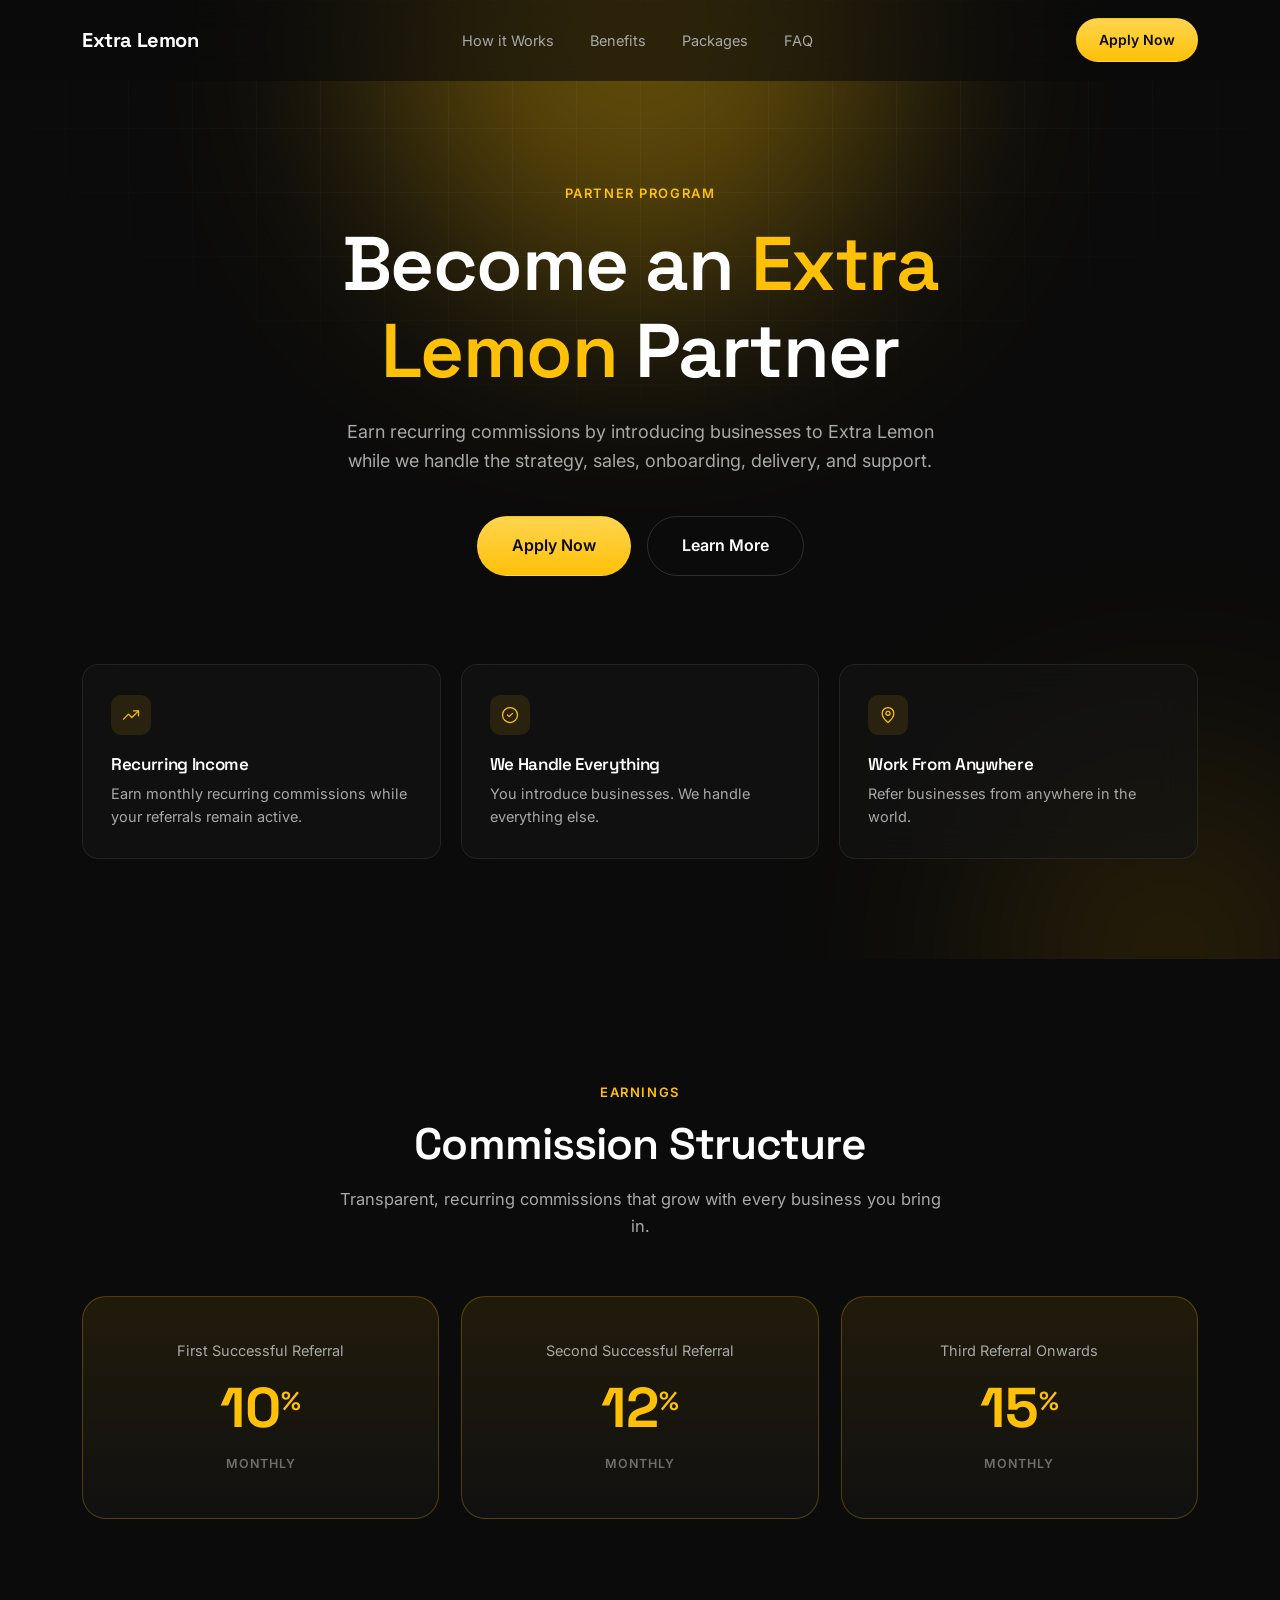
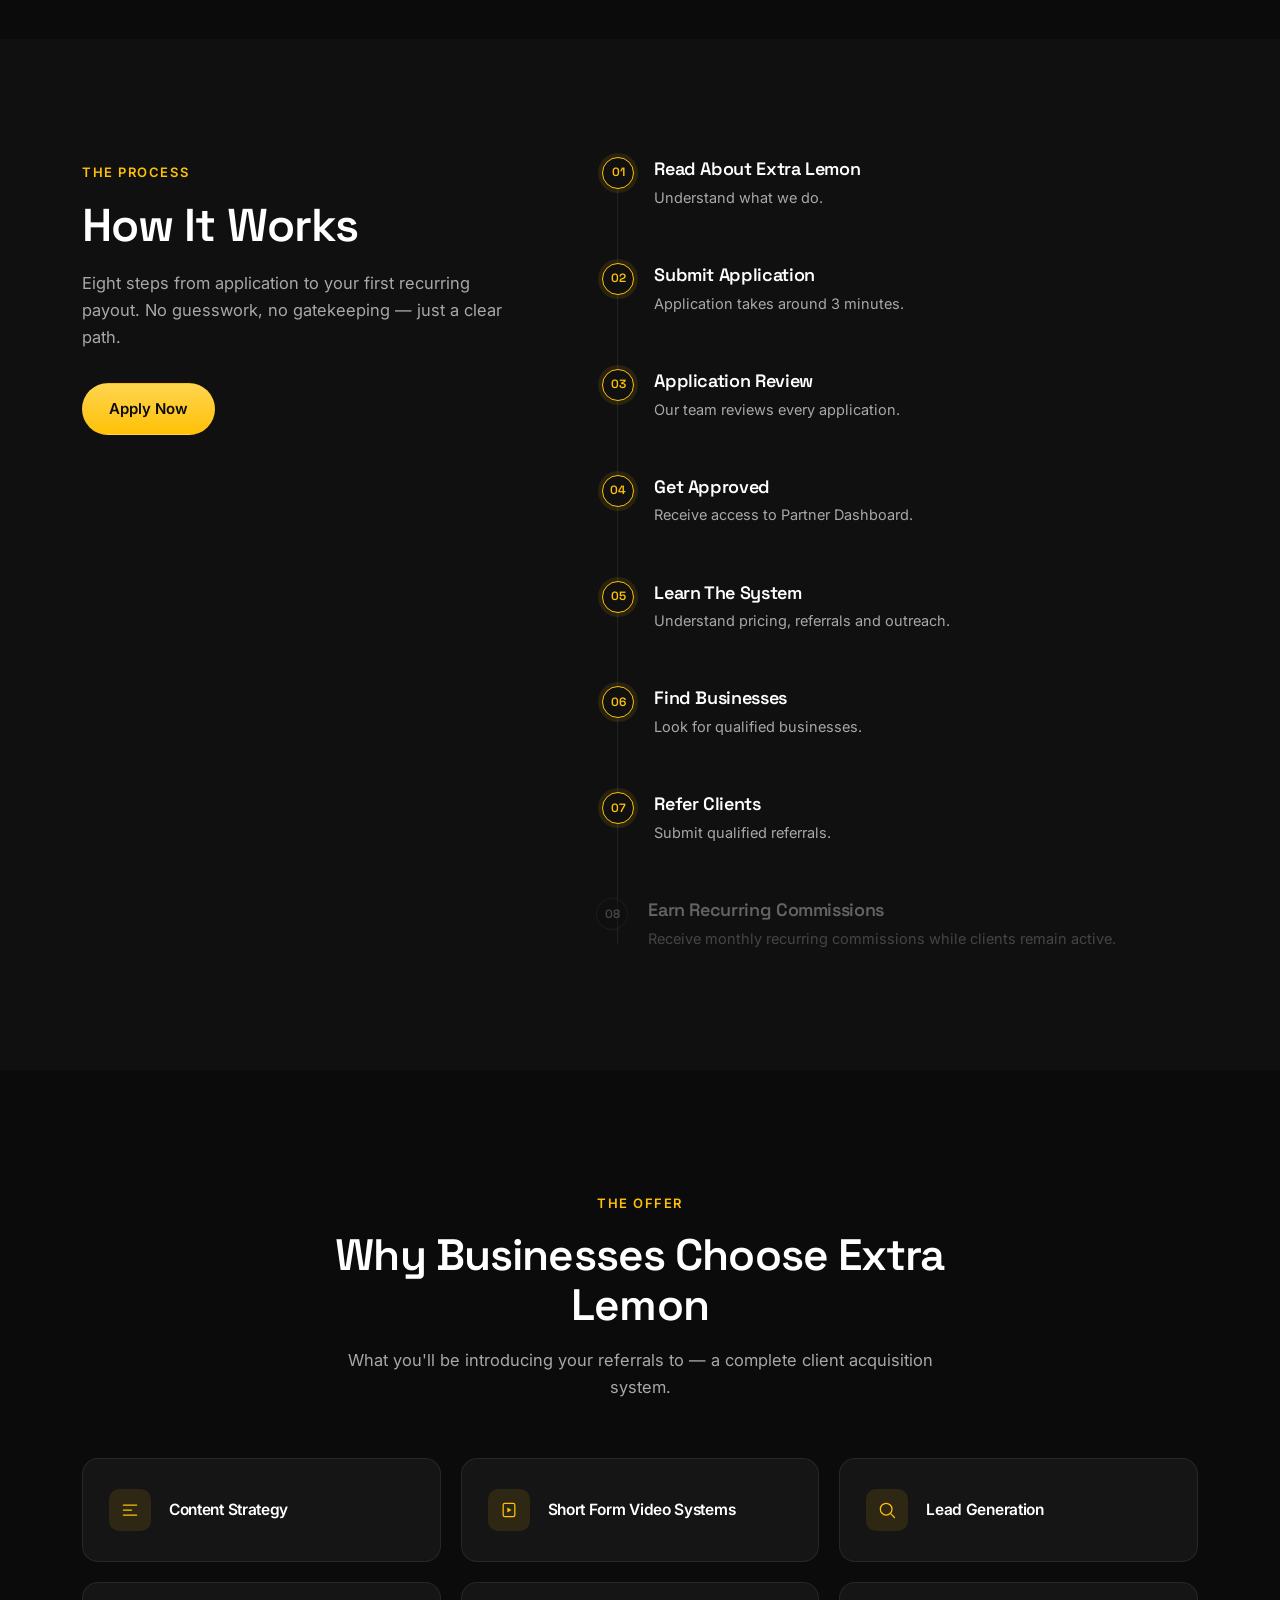
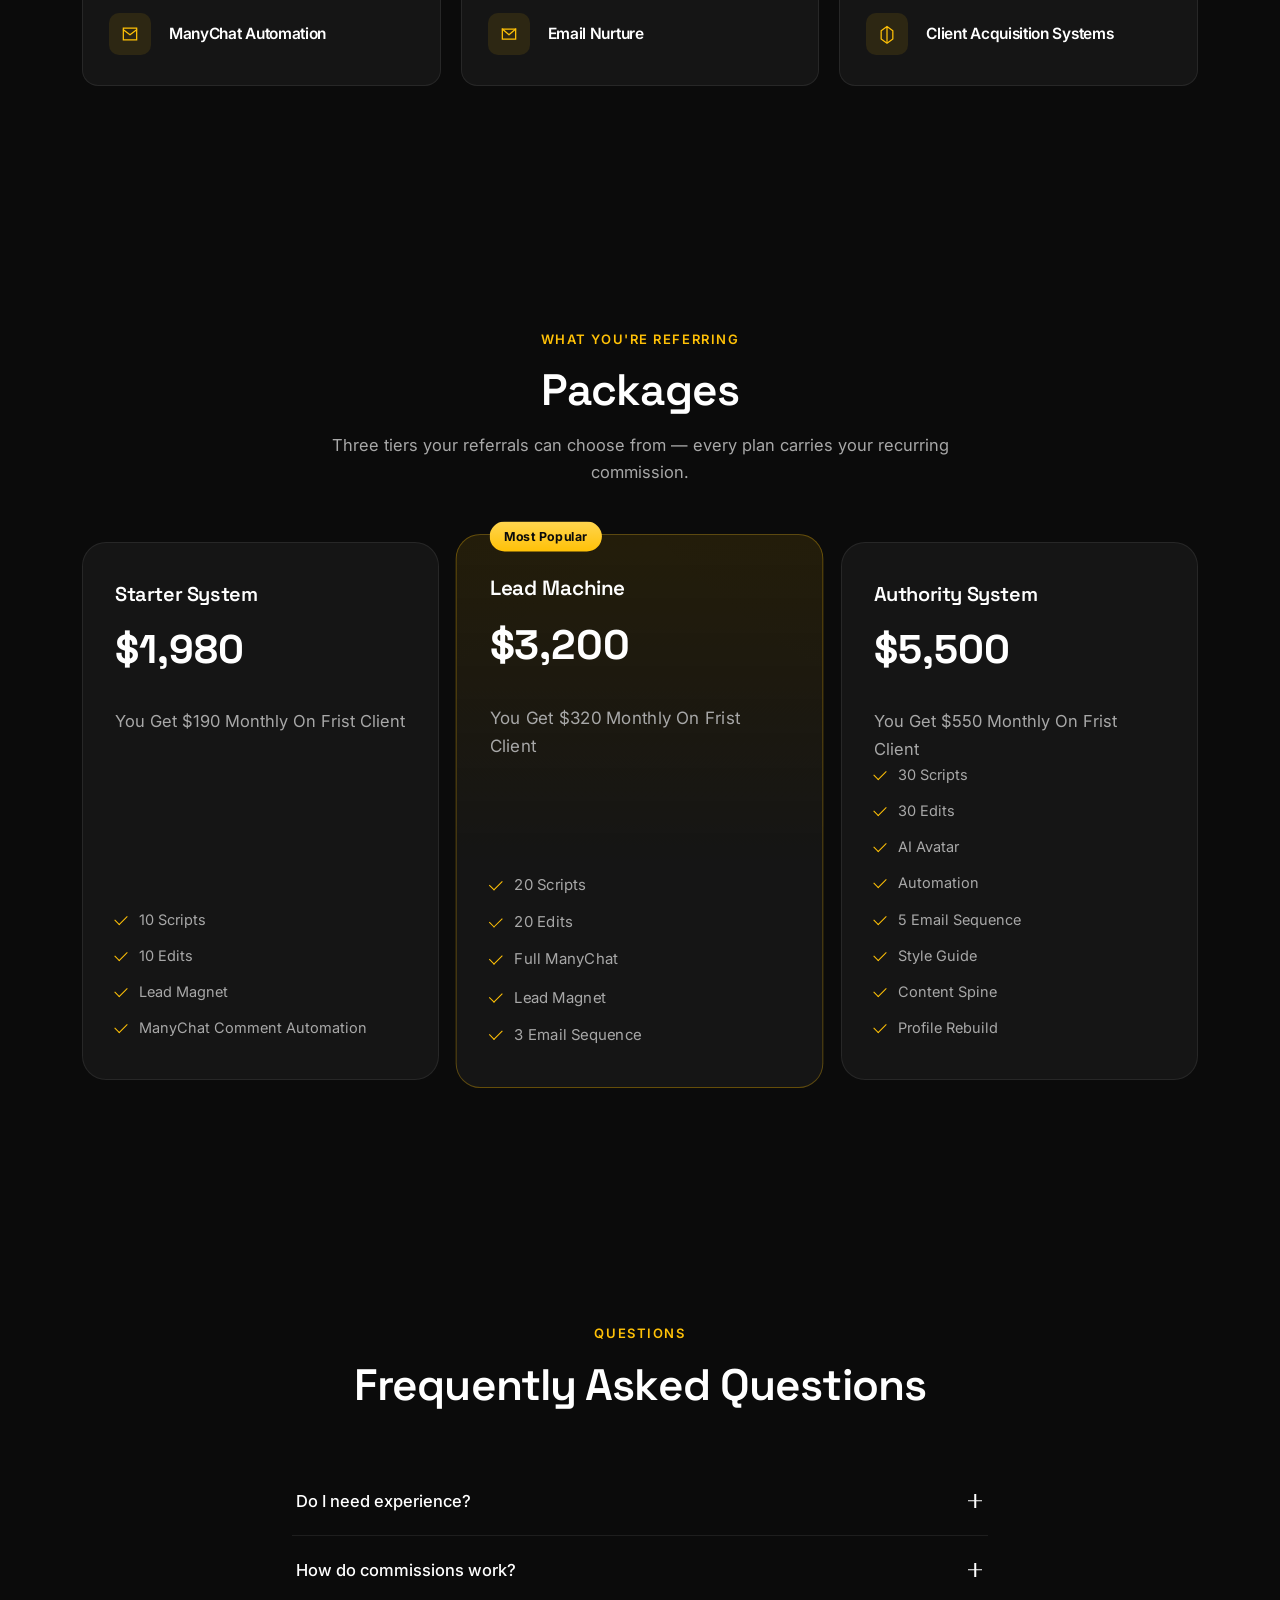
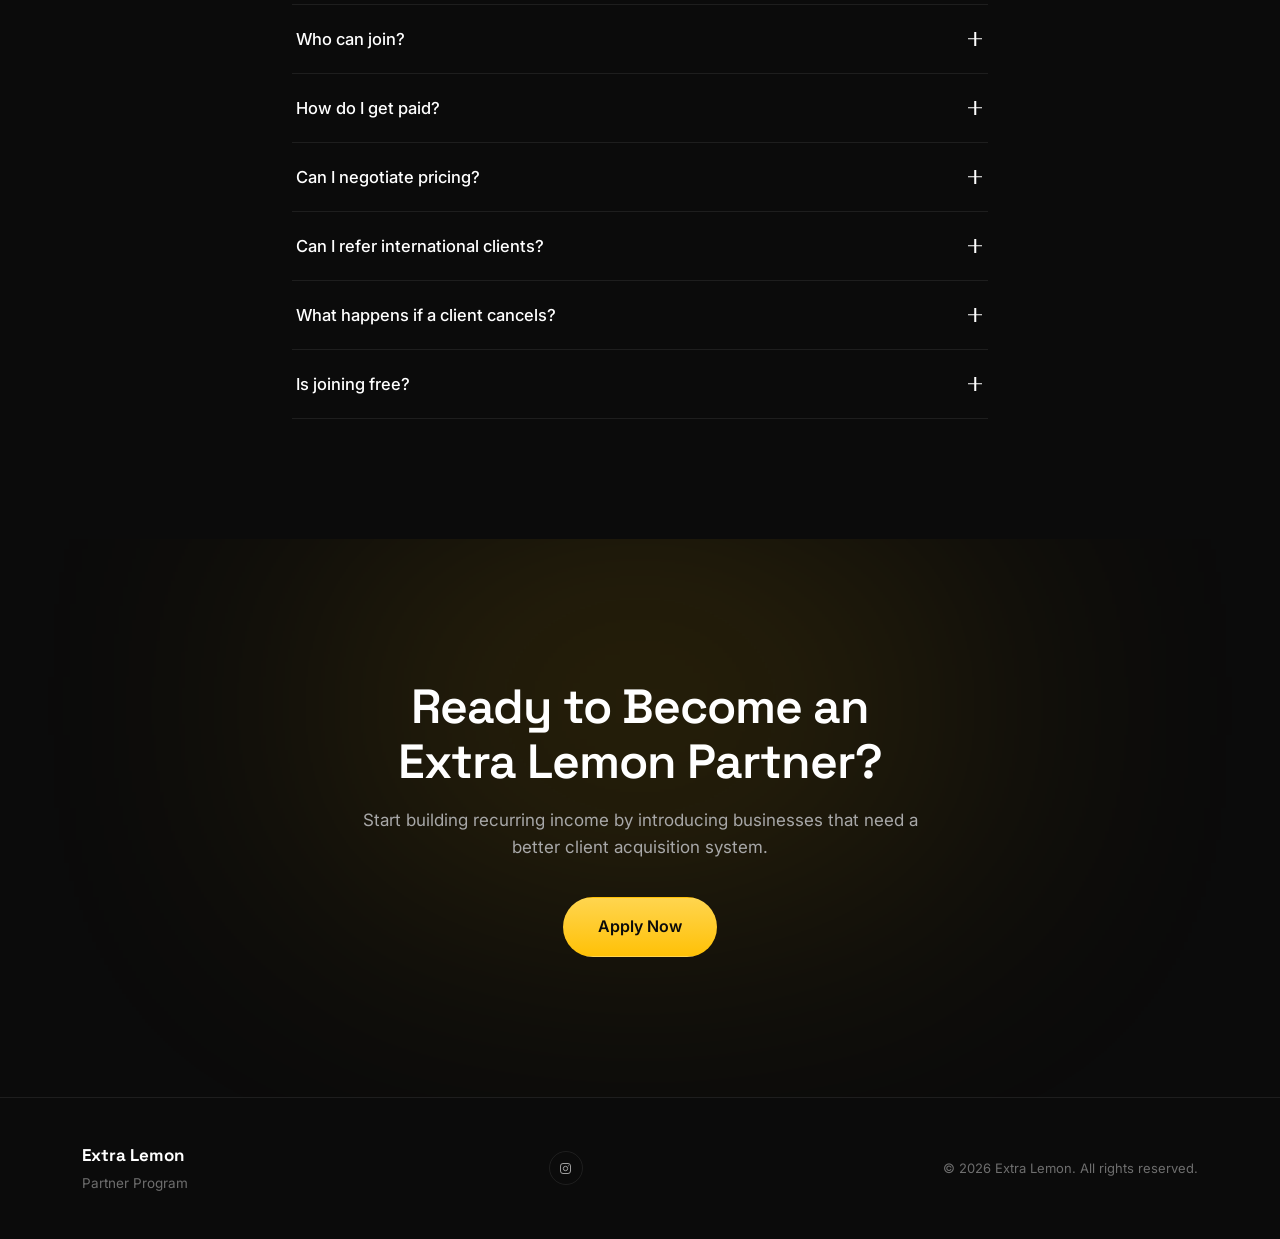
==== commit 1824f31b: "Update index.html" ====
--- a/index.html
+++ b/index.html
@@ -425,15 +425,15 @@
       </div>
 
       <div class="footer__social">
-        <a href="#" aria-label="X / Twitter">
+        <!-- <a href="#" aria-label="X / Twitter"> 
           <svg viewBox="0 0 24 24" fill="none" stroke="currentColor" stroke-width="1.5"><path d="M4 4l16 16M20 4L4 20" stroke-linecap="round"/></svg>
-        </a>
-        <a href="#" aria-label="Instagram">
+        </a> -->
+        <a href="https://www.instagram.com/extralemon.studio" aria-label="Instagram">
           <svg viewBox="0 0 24 24" fill="none" stroke="currentColor" stroke-width="1.5"><rect x="4" y="4" width="16" height="16" rx="4"/><circle cx="12" cy="12" r="3.5"/><circle cx="16.5" cy="7.5" r="0.8" fill="currentColor" stroke="none"/></svg>
         </a>
-        <a href="#" aria-label="LinkedIn">
+        <!-- <a href="#" aria-label="LinkedIn"> 
           <svg viewBox="0 0 24 24" fill="none" stroke="currentColor" stroke-width="1.5"><rect x="4" y="4" width="16" height="16" rx="2"/><path d="M8 10v6M8 8v.01M12 16v-3.5c0-1.5 1-2.5 2.5-2.5S17 11 17 12.5V16" stroke-linecap="round" stroke-linejoin="round"/></svg>
-        </a>
+        </a> -->
       </div>
 
       <p class="footer__copy">&copy; <span id="year"></span> Extra Lemon. All rights reserved.</p>
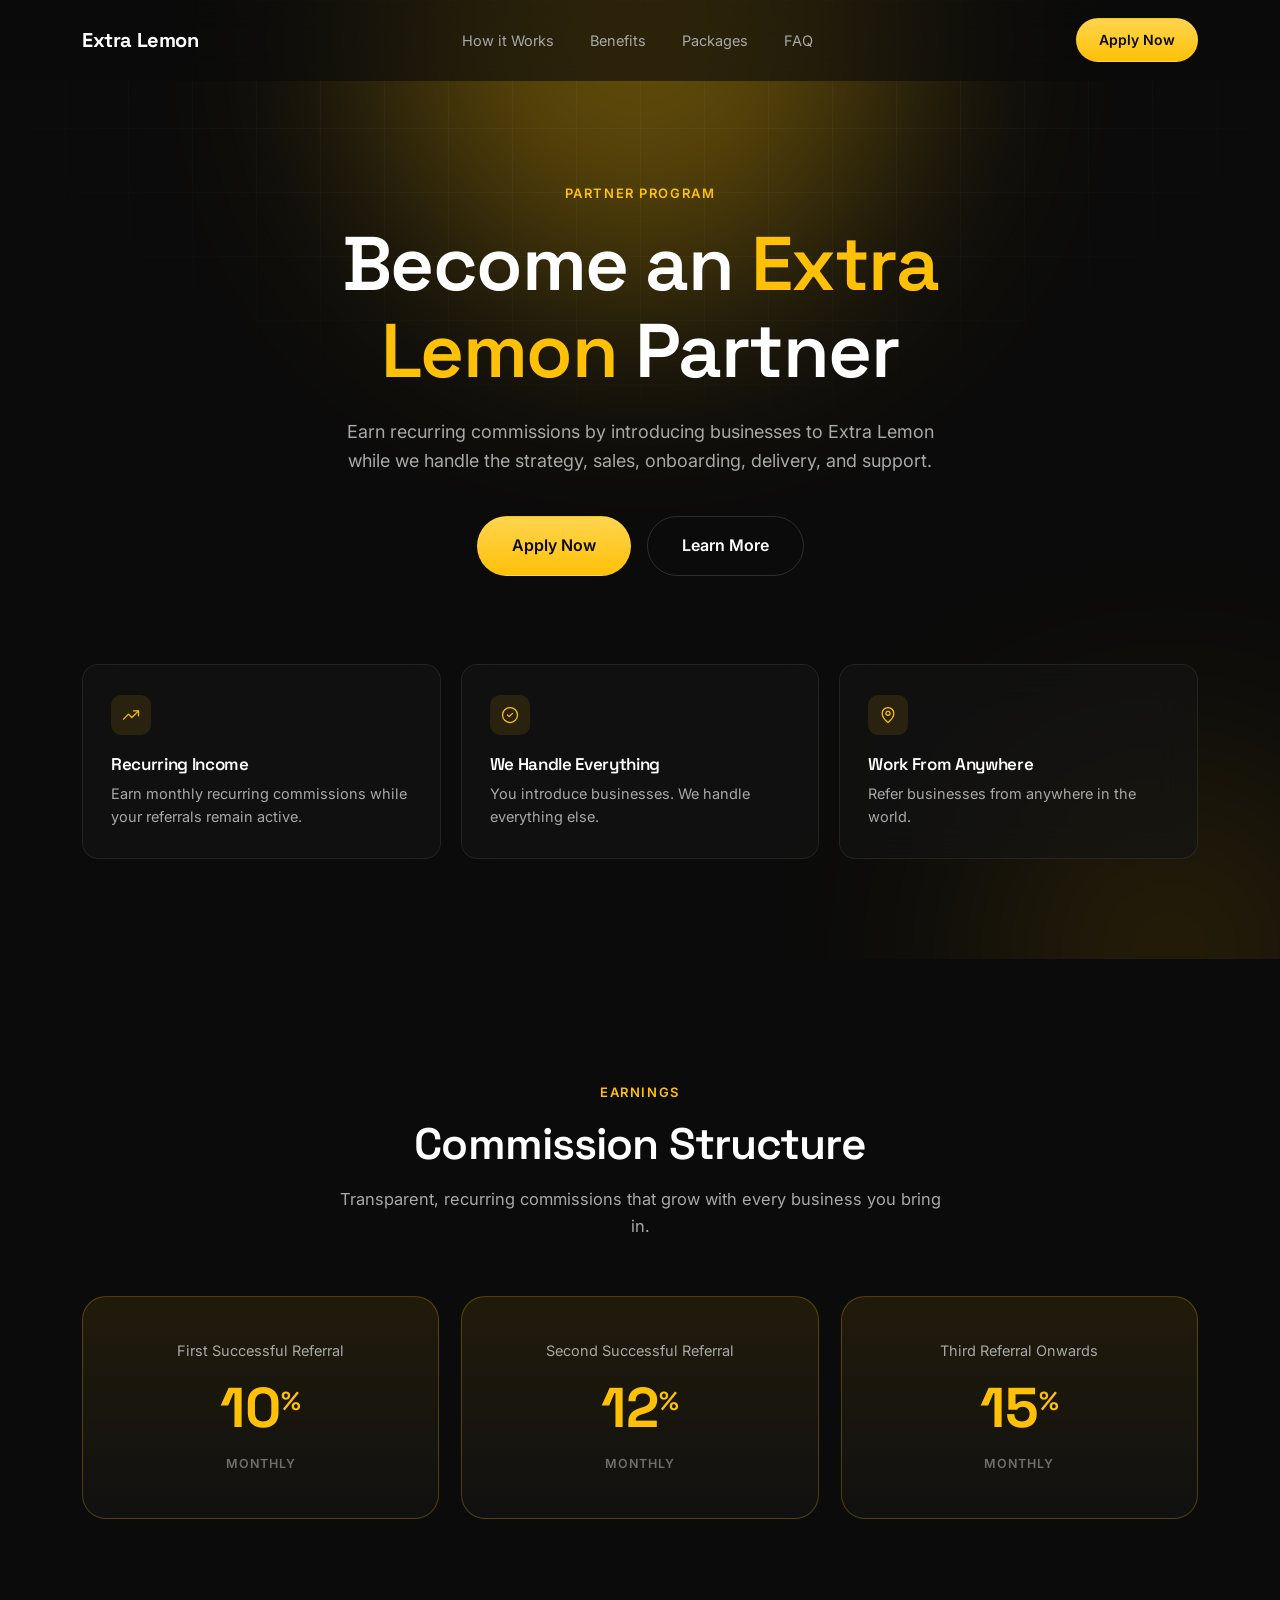
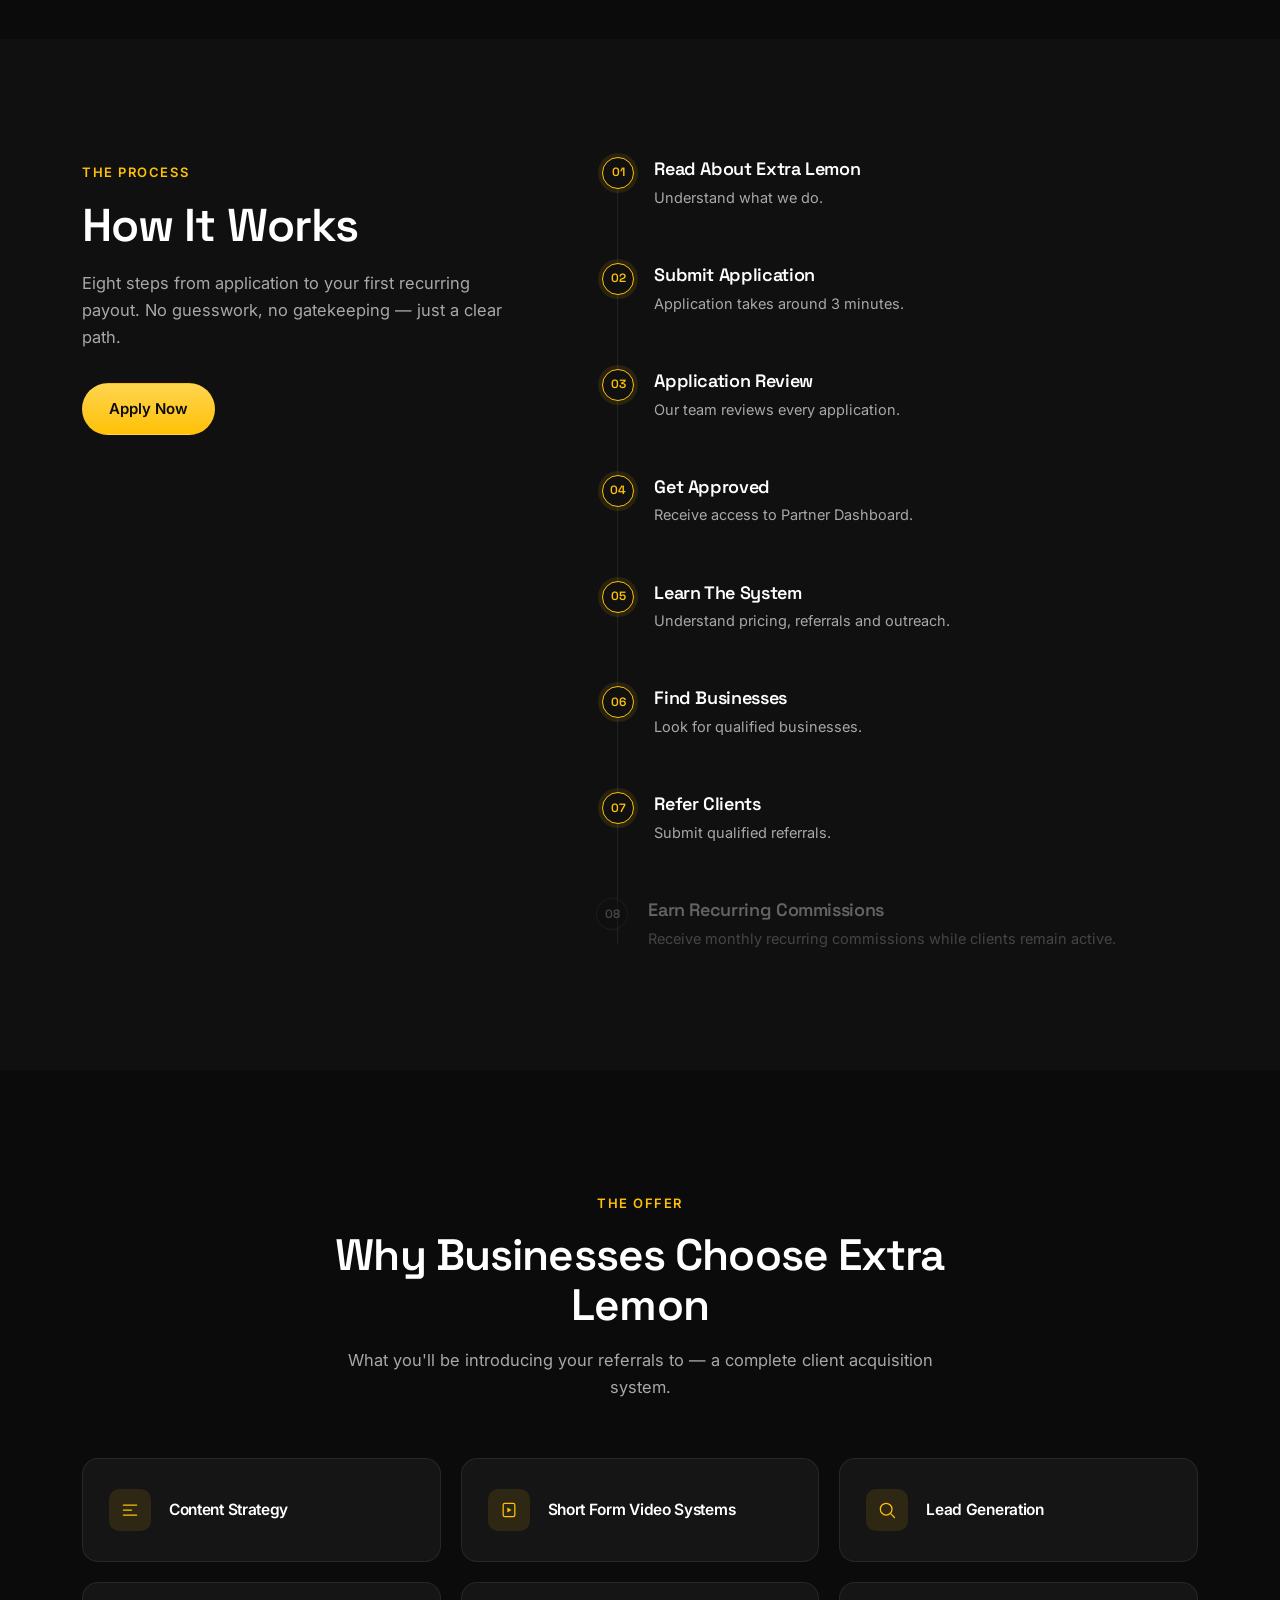
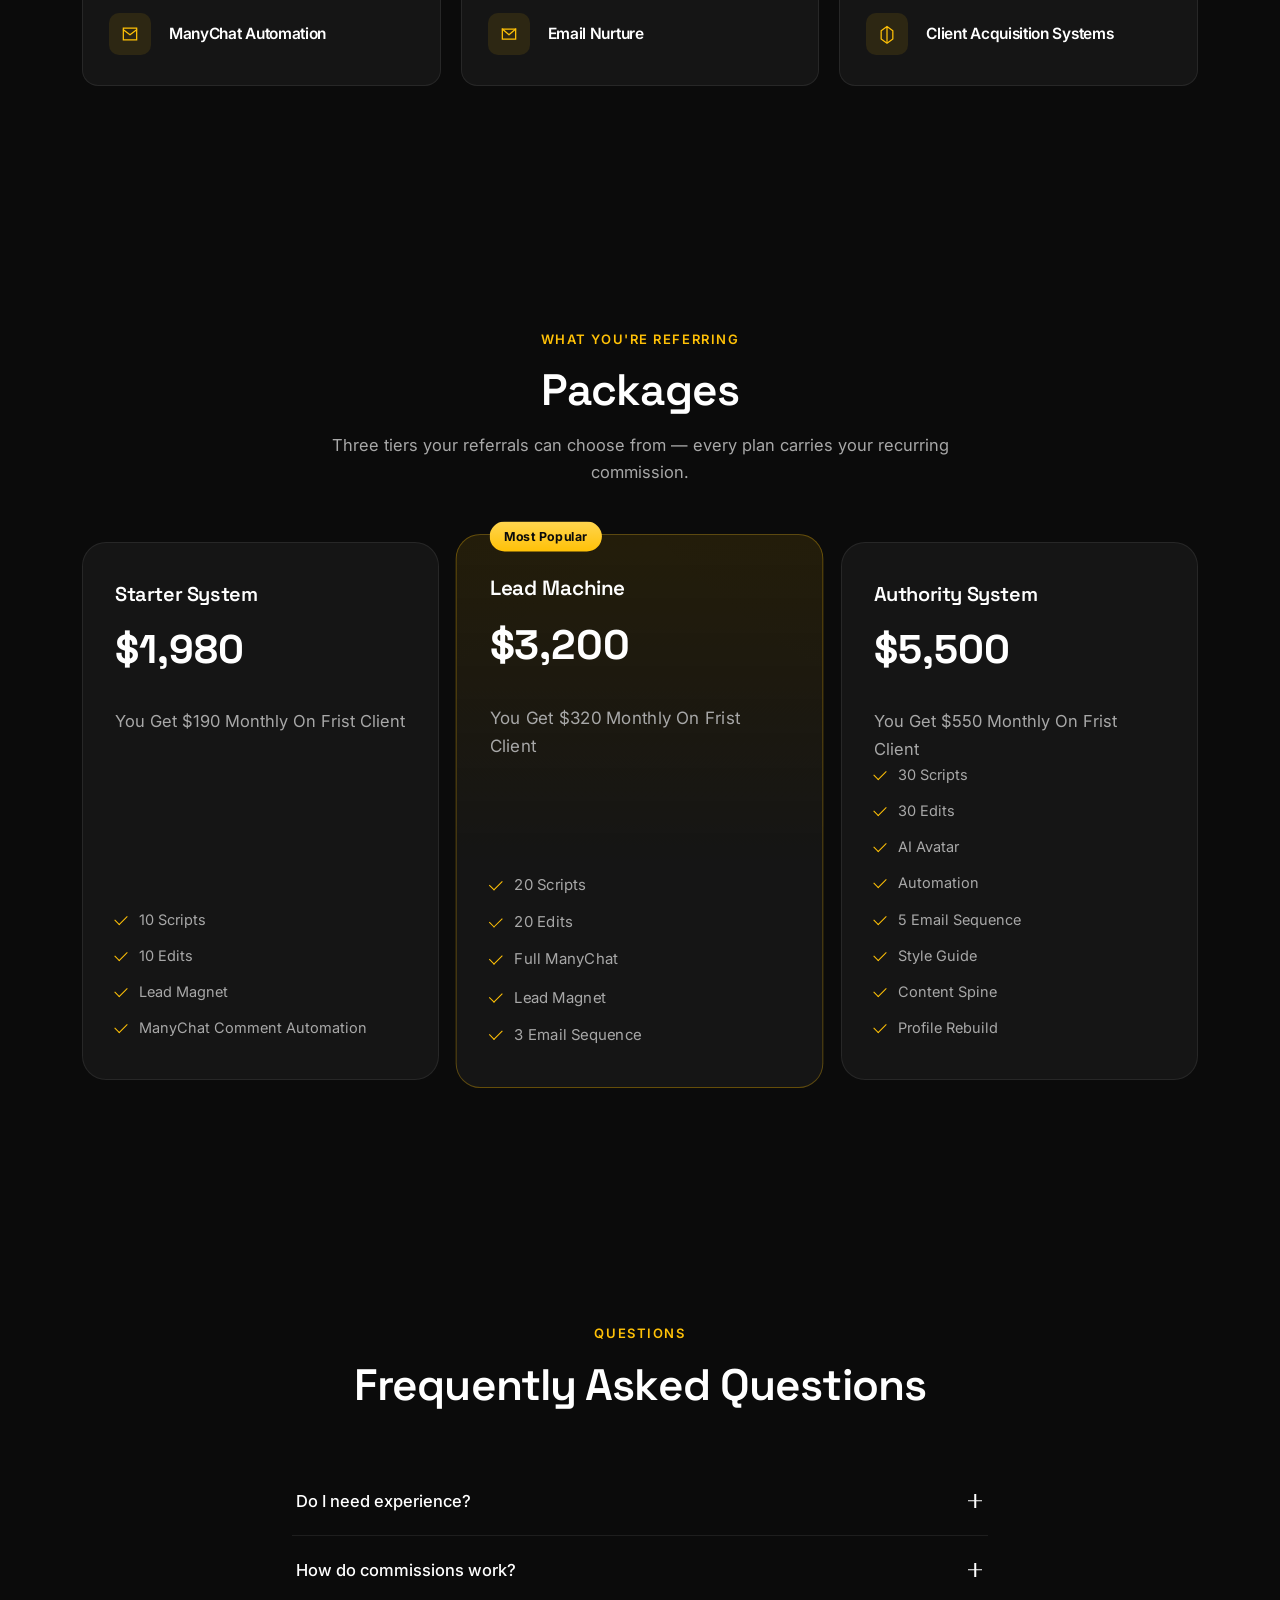
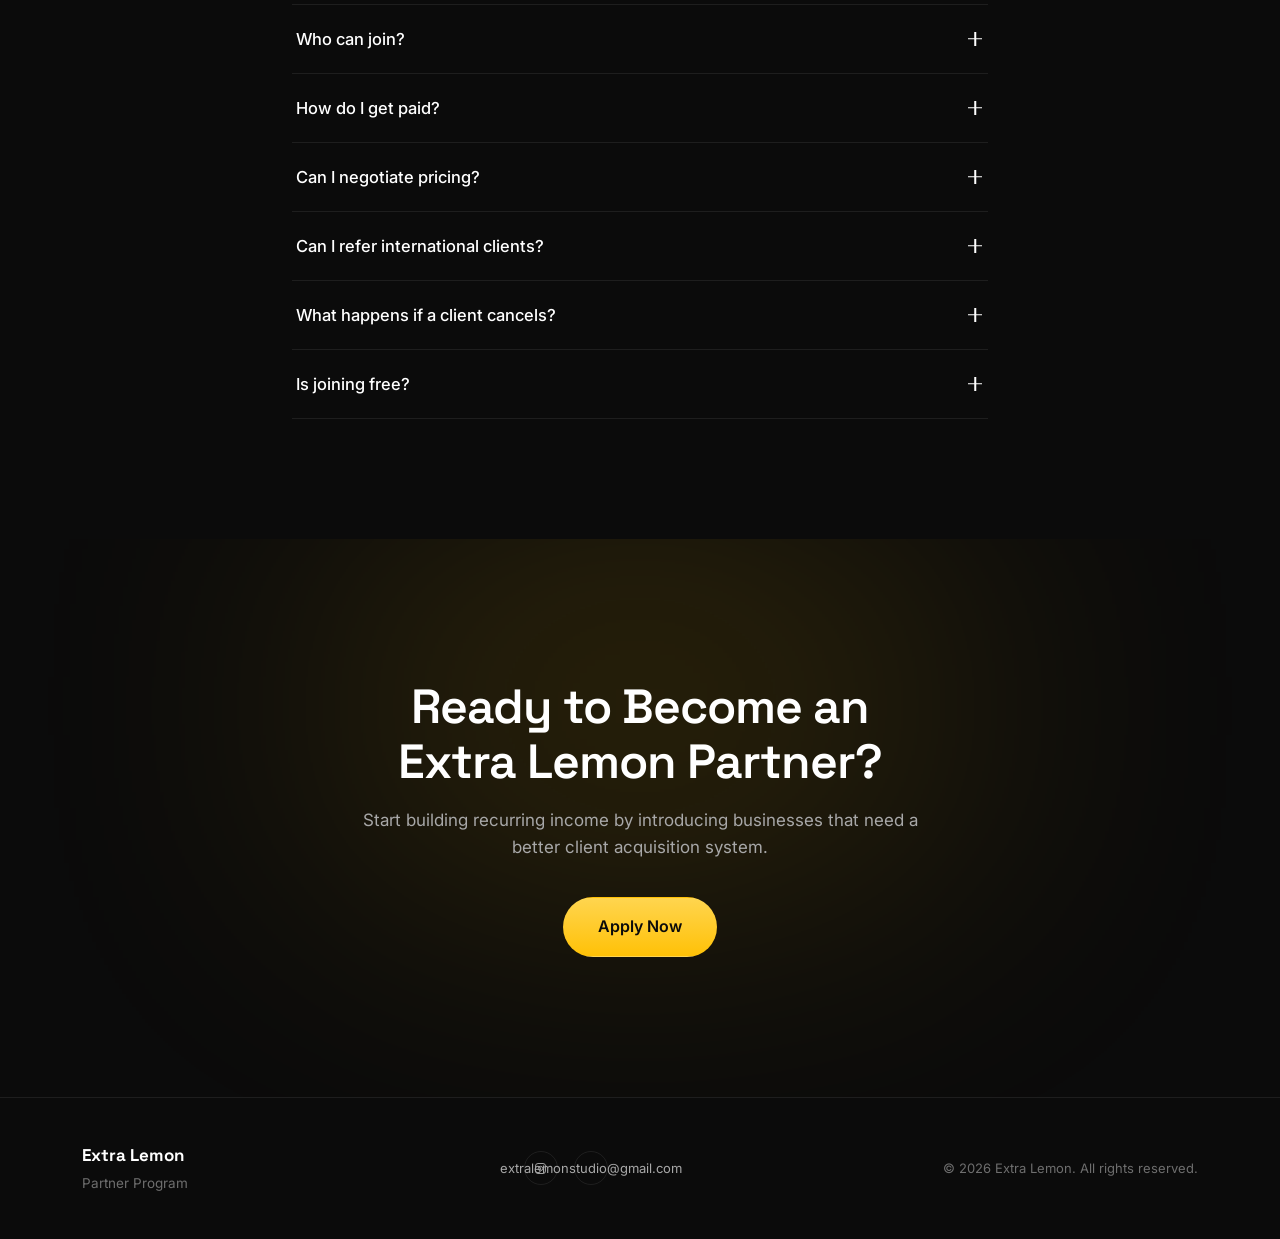
==== commit ed6c25d0: "Update index.html" ====
--- a/index.html
+++ b/index.html
@@ -434,6 +434,9 @@
         <!-- <a href="#" aria-label="LinkedIn"> 
           <svg viewBox="0 0 24 24" fill="none" stroke="currentColor" stroke-width="1.5"><rect x="4" y="4" width="16" height="16" rx="2"/><path d="M8 10v6M8 8v.01M12 16v-3.5c0-1.5 1-2.5 2.5-2.5S17 11 17 12.5V16" stroke-linecap="round" stroke-linejoin="round"/></svg>
         </a> -->
+        <a href="mailto:extralemonstudio@gmail.com" class="footer__copy">
+             extralemonstudio@gmail.com
+        </a>
       </div>
 
       <p class="footer__copy">&copy; <span id="year"></span> Extra Lemon. All rights reserved.</p>
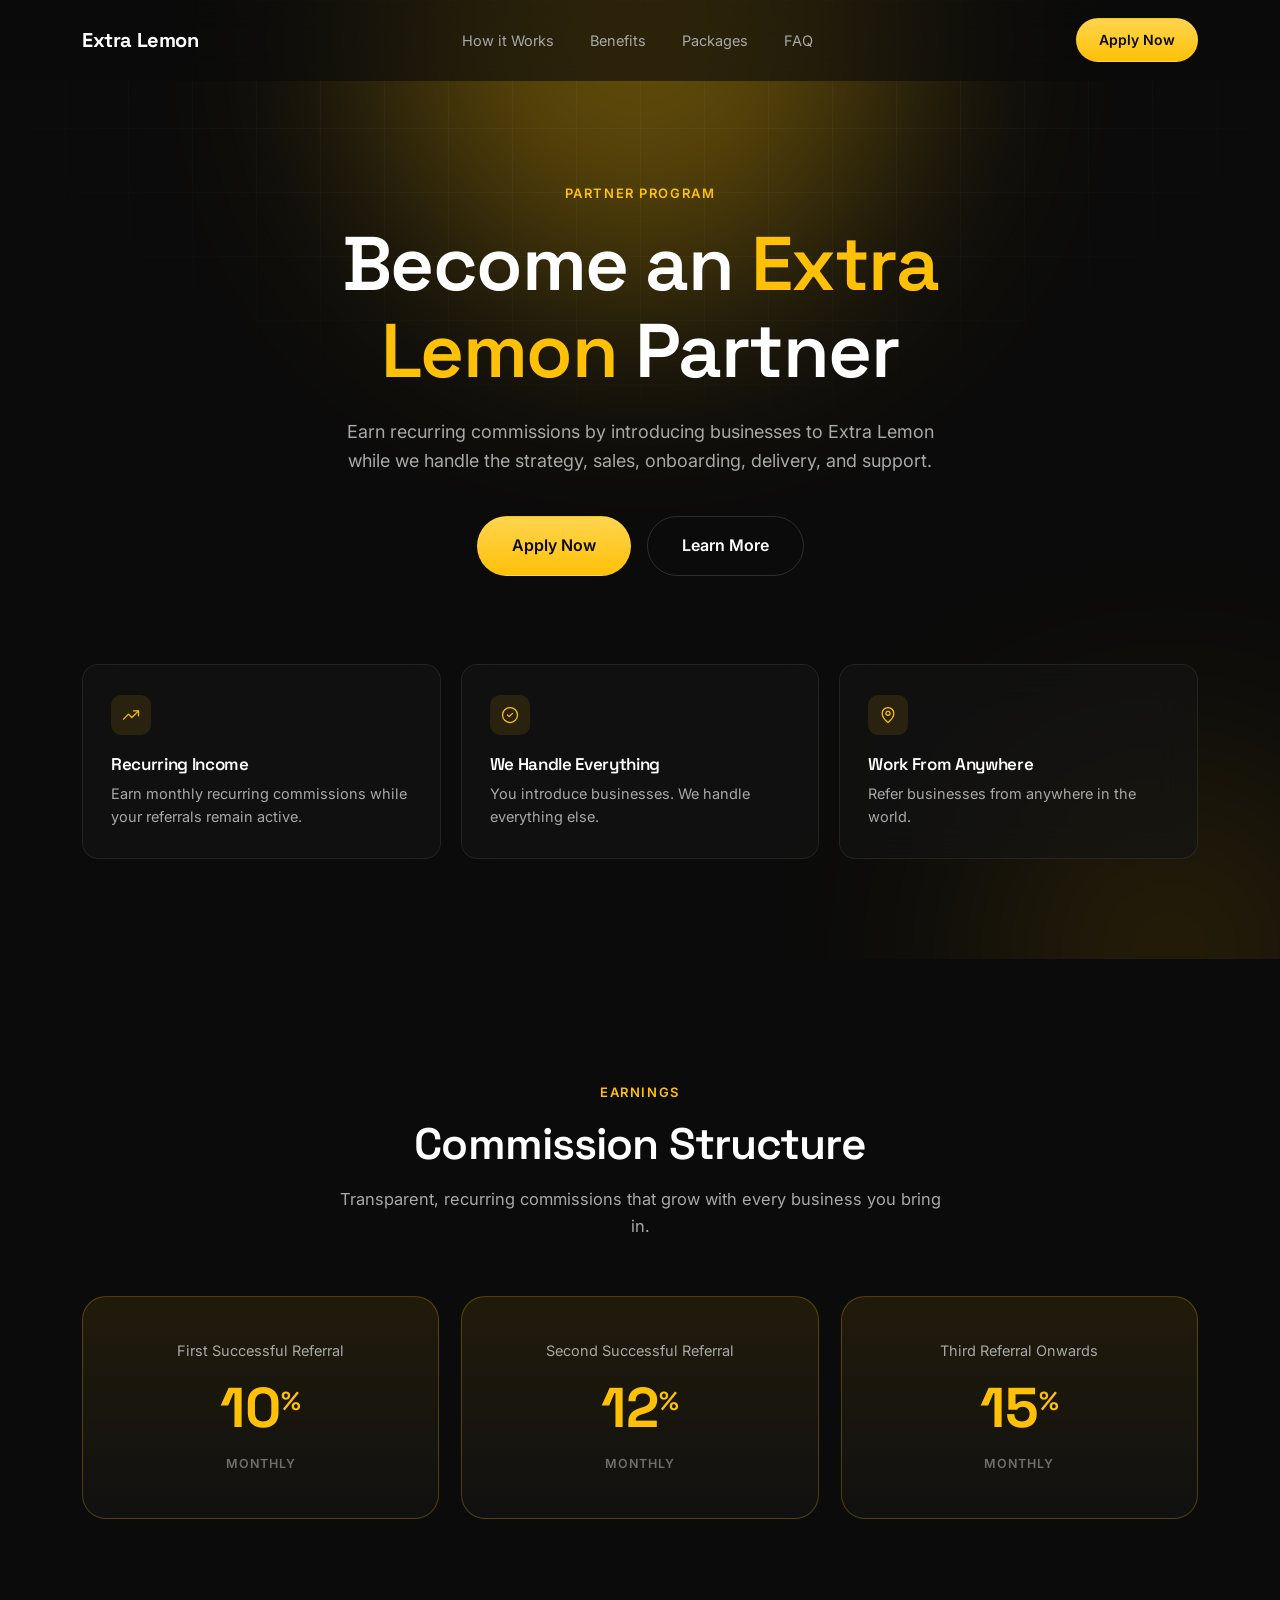
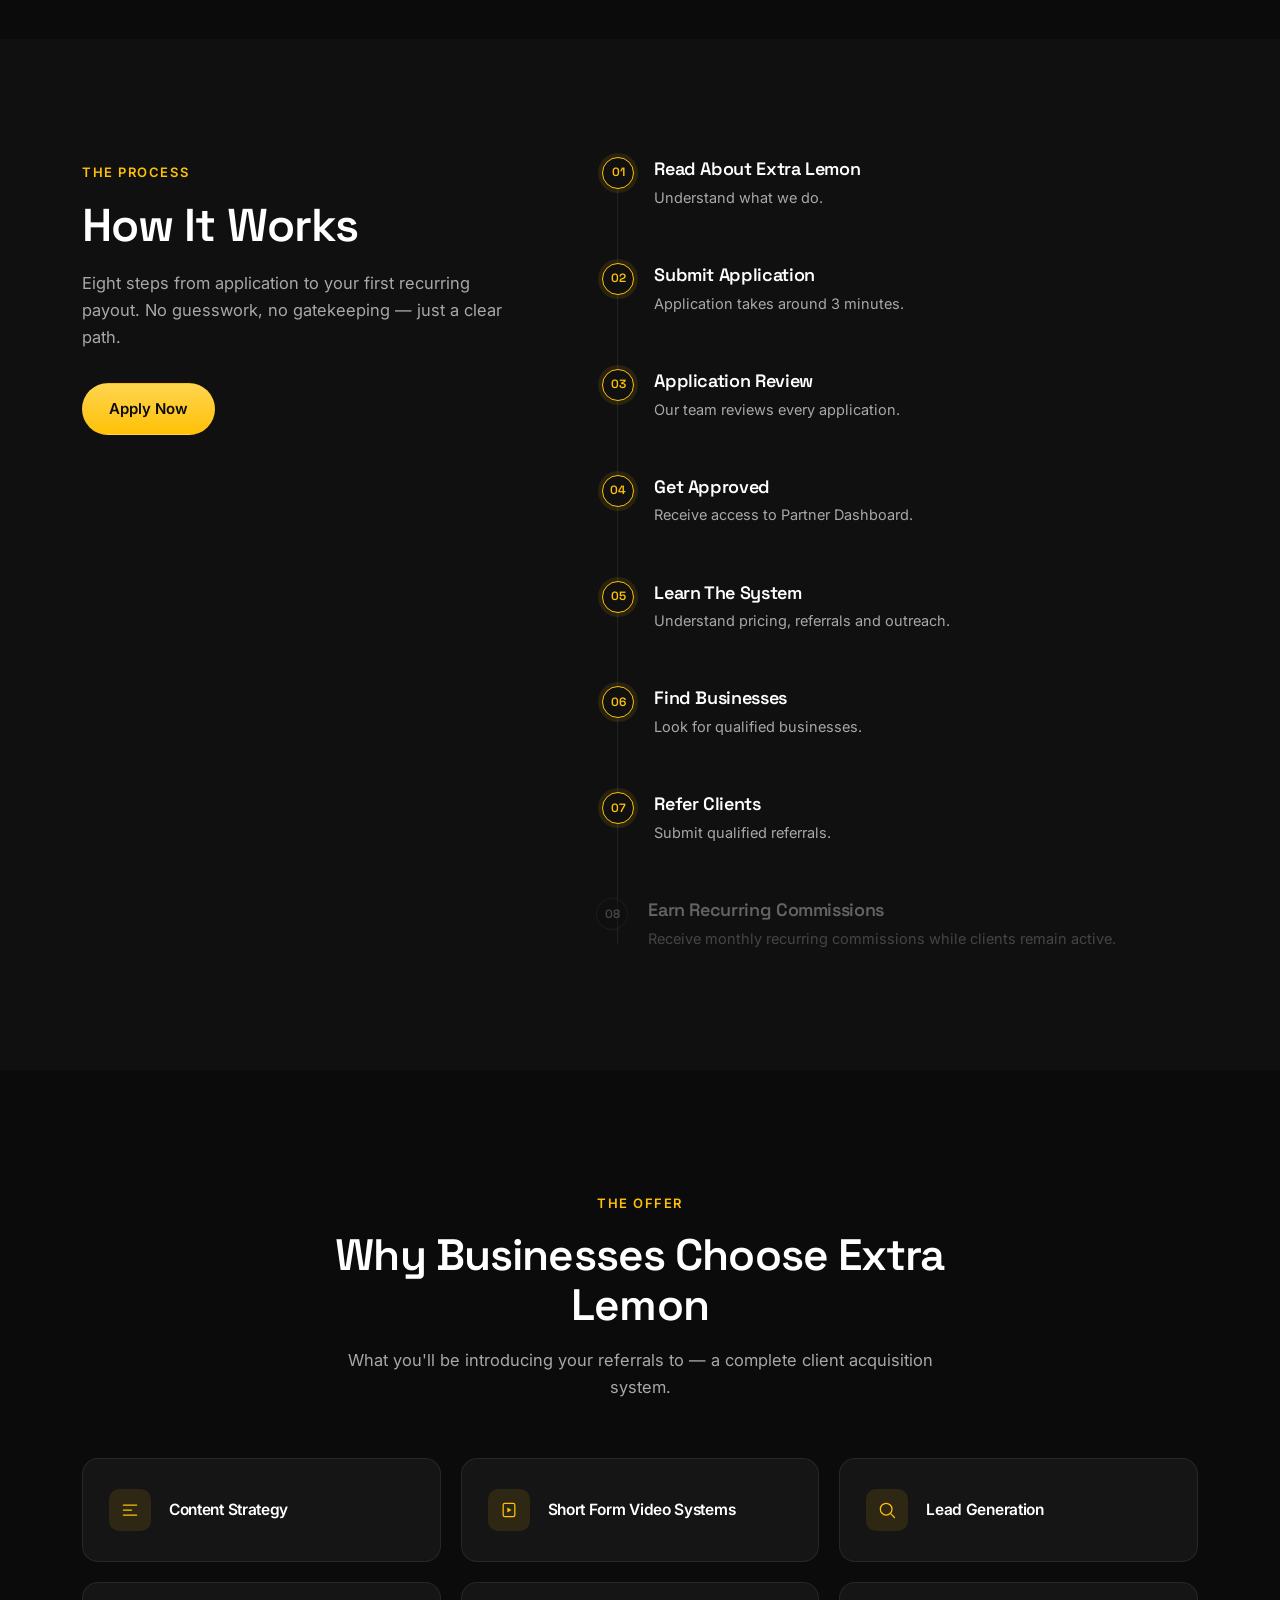
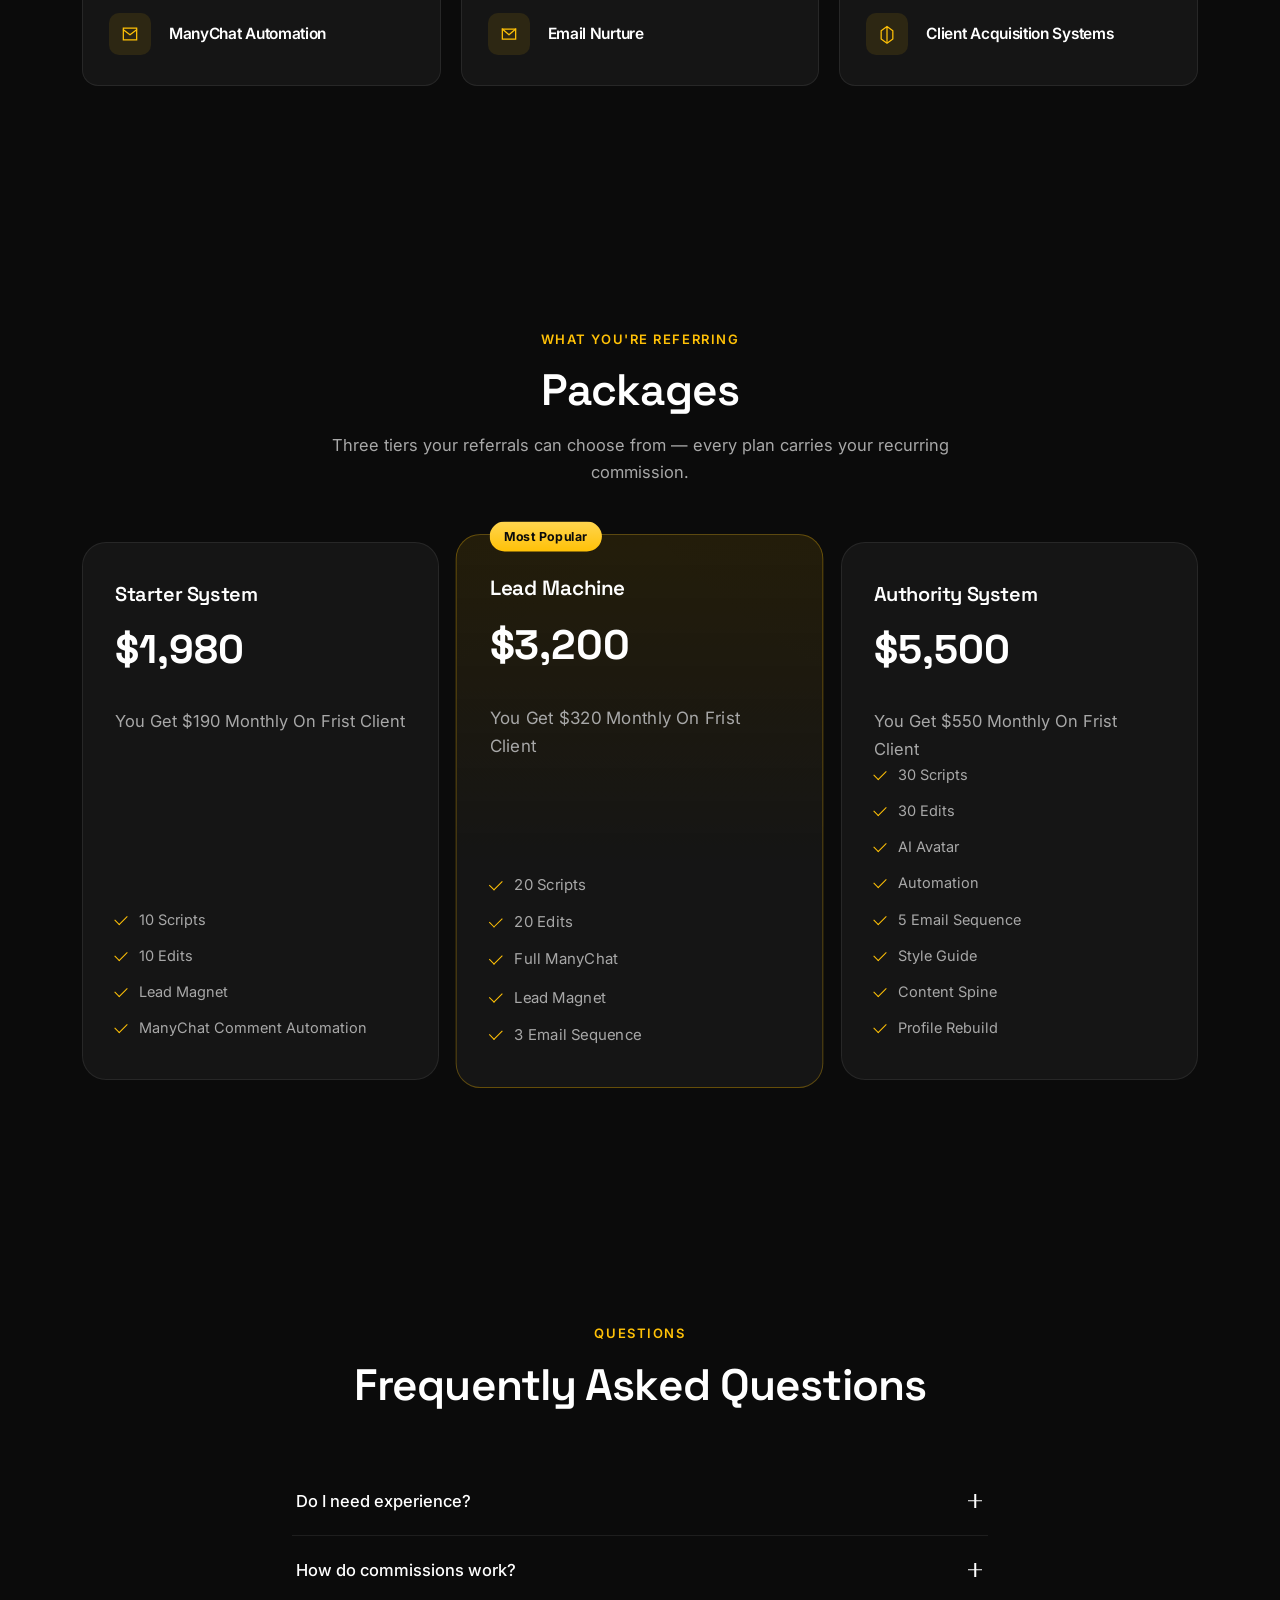
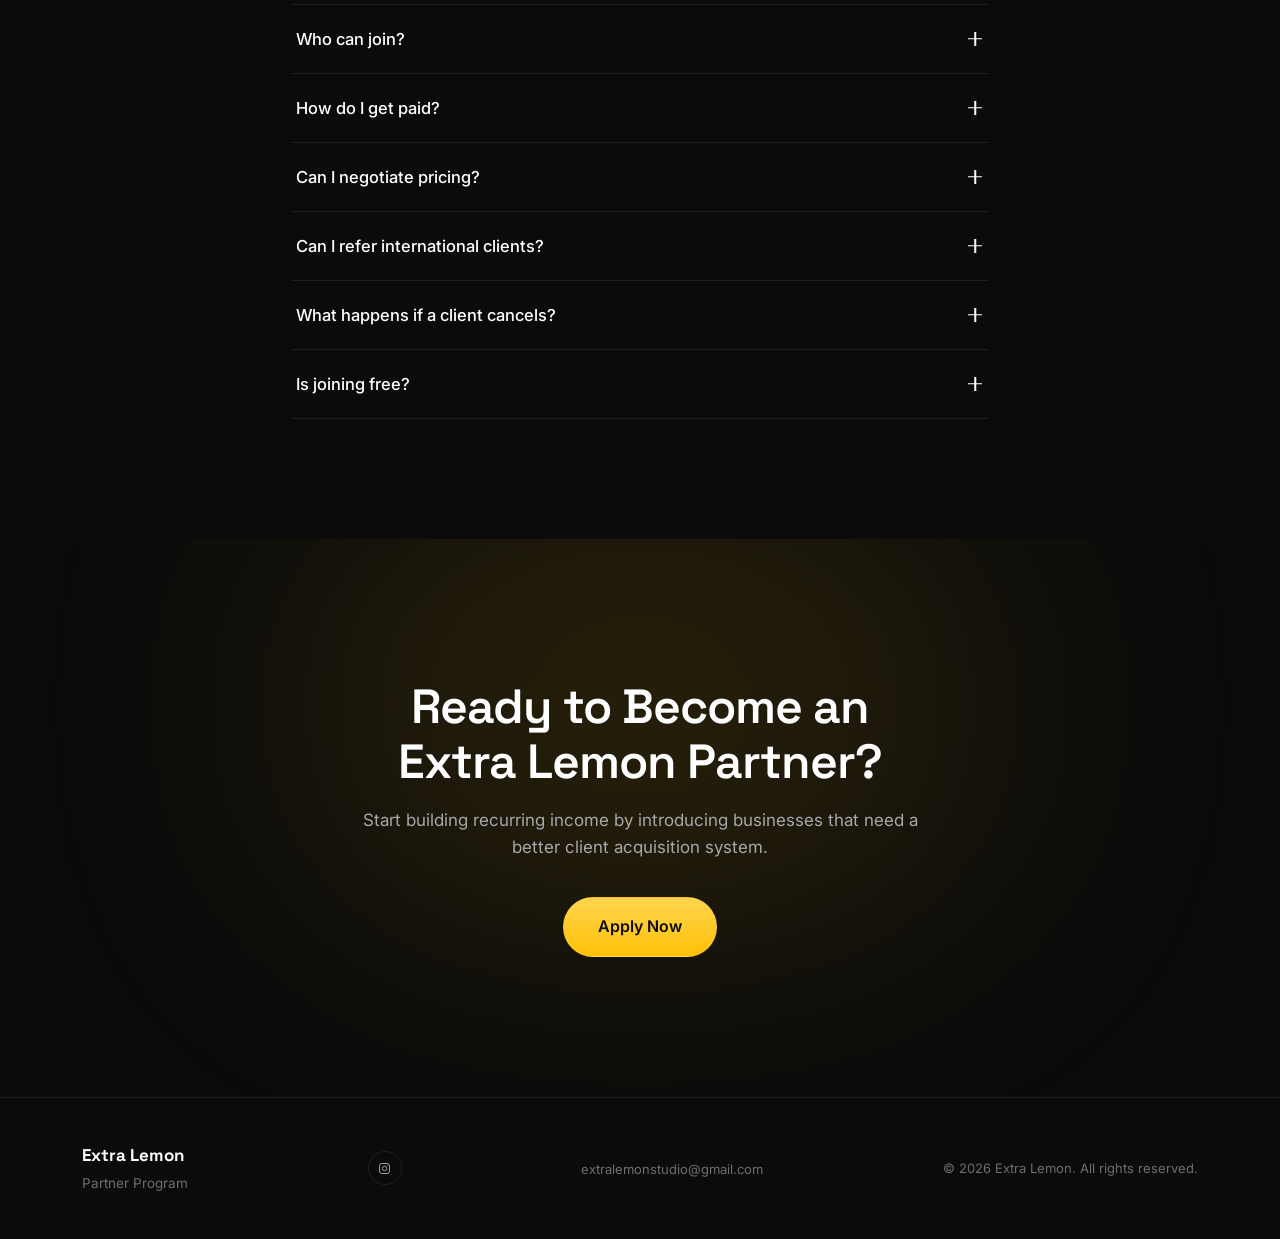
==== commit 17256d40: "Update index.html" ====
--- a/index.html
+++ b/index.html
@@ -434,11 +434,12 @@
         <!-- <a href="#" aria-label="LinkedIn"> 
           <svg viewBox="0 0 24 24" fill="none" stroke="currentColor" stroke-width="1.5"><rect x="4" y="4" width="16" height="16" rx="2"/><path d="M8 10v6M8 8v.01M12 16v-3.5c0-1.5 1-2.5 2.5-2.5S17 11 17 12.5V16" stroke-linecap="round" stroke-linejoin="round"/></svg>
         </a> -->
-        <a href="mailto:extralemonstudio@gmail.com" class="footer__copy">
+       
+      </div>
+<p>    
+   <a href="mailto:extralemonstudio@gmail.com" class="footer__copy">
              extralemonstudio@gmail.com
-        </a>
-      </div>
-
+        </a>                                </p>
       <p class="footer__copy">&copy; <span id="year"></span> Extra Lemon. All rights reserved.</p>
     </div>
   </footer>
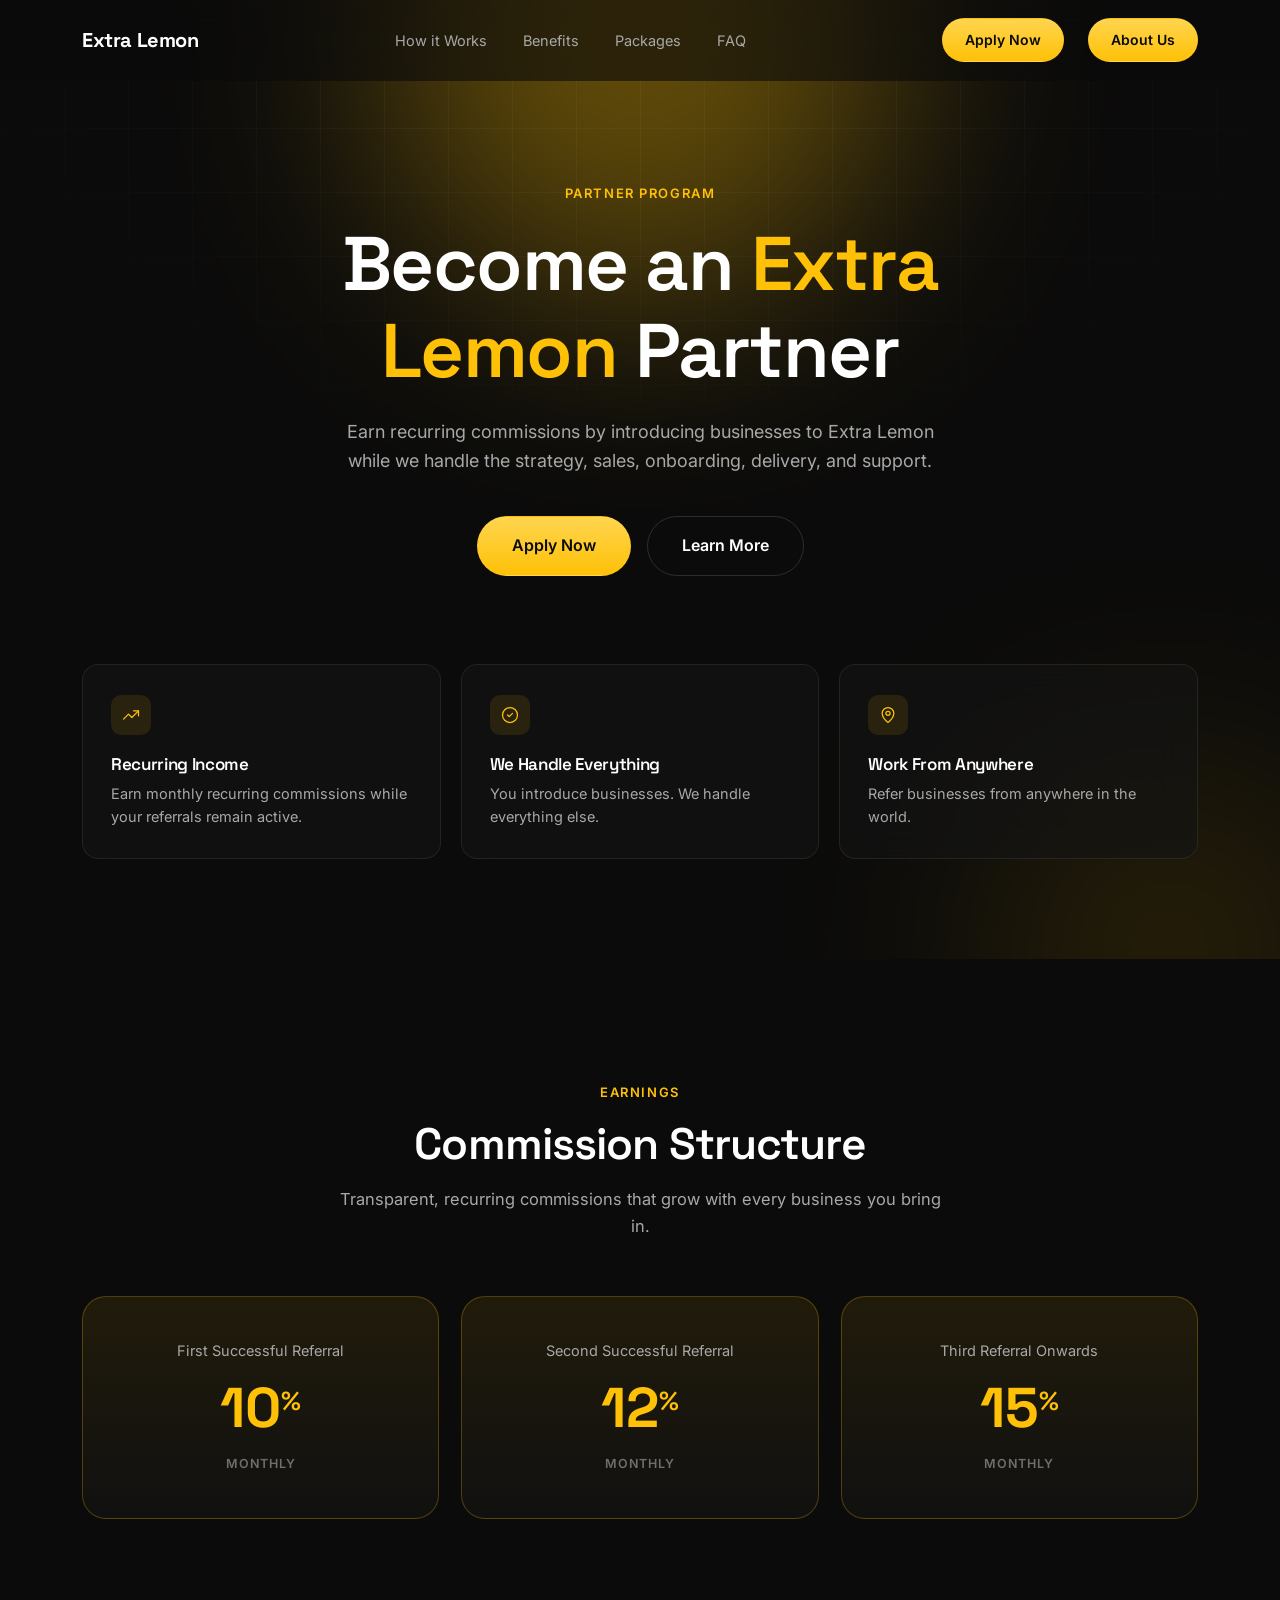
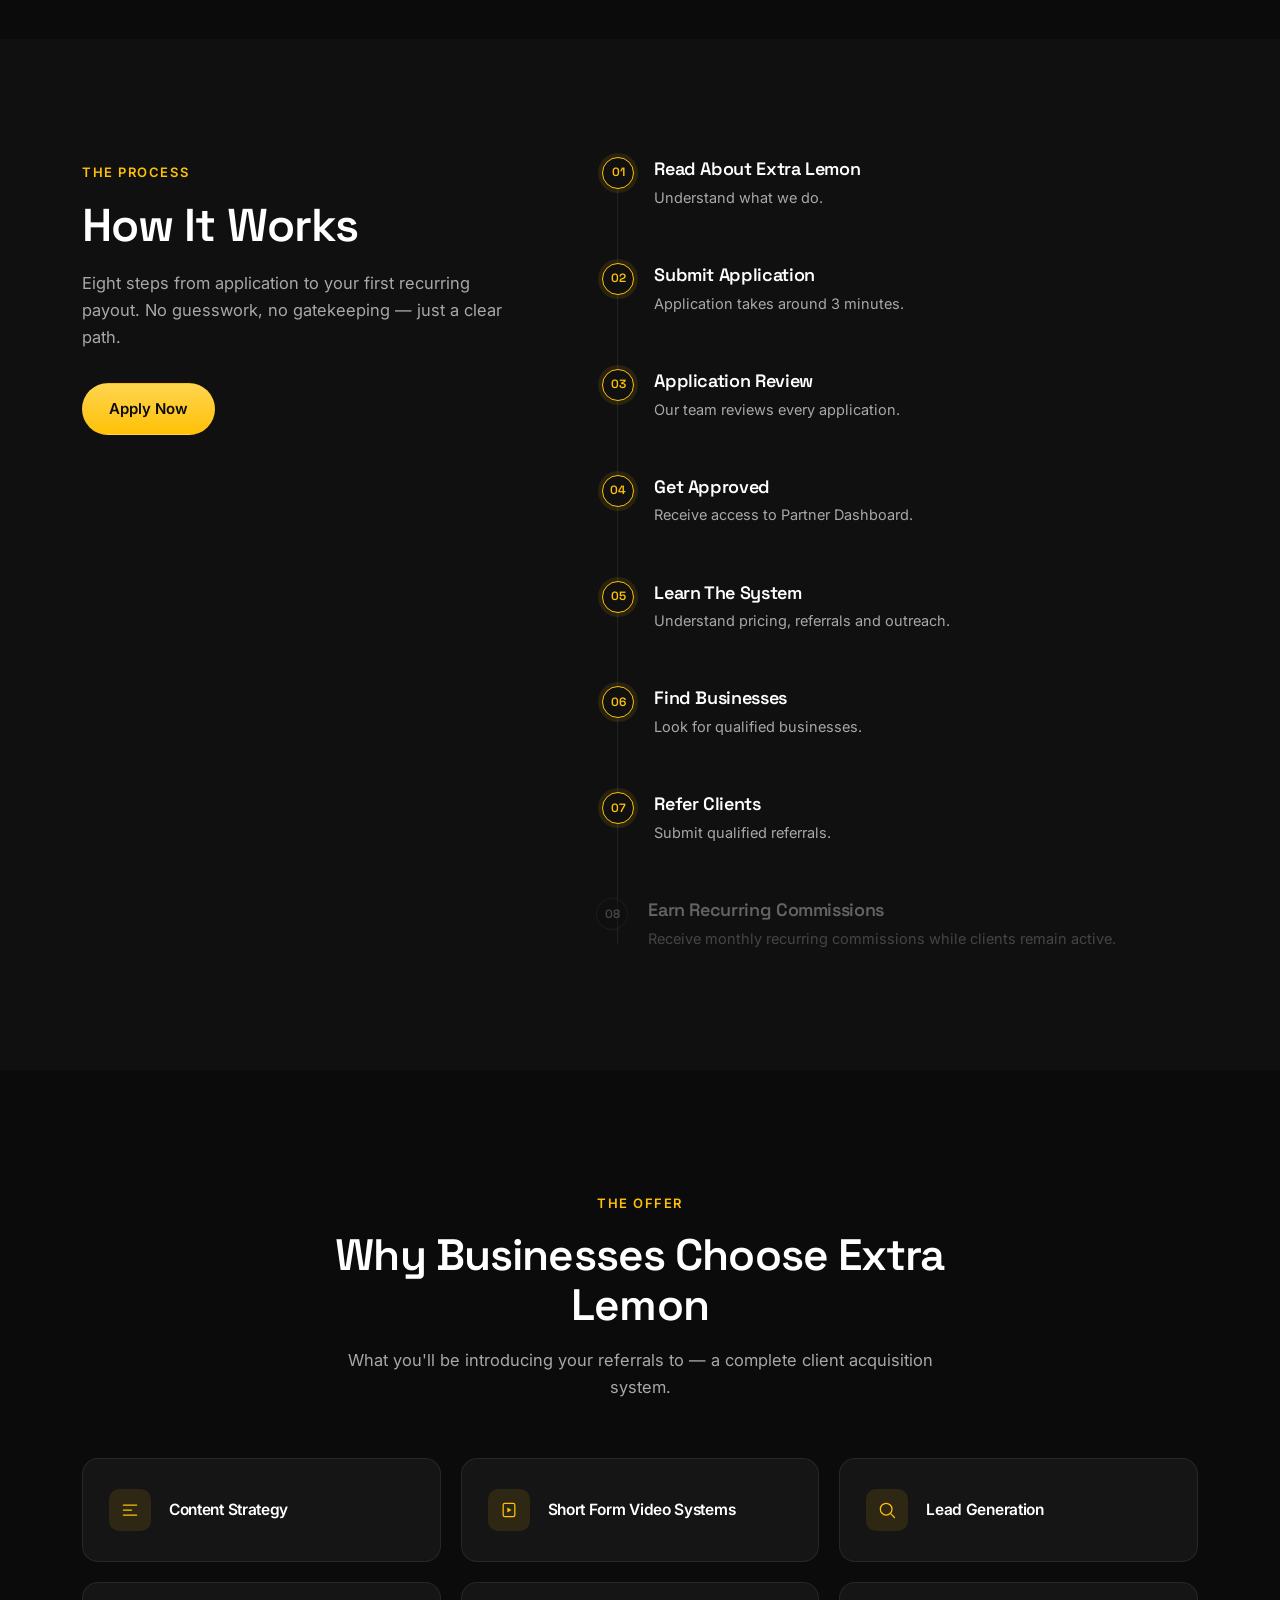
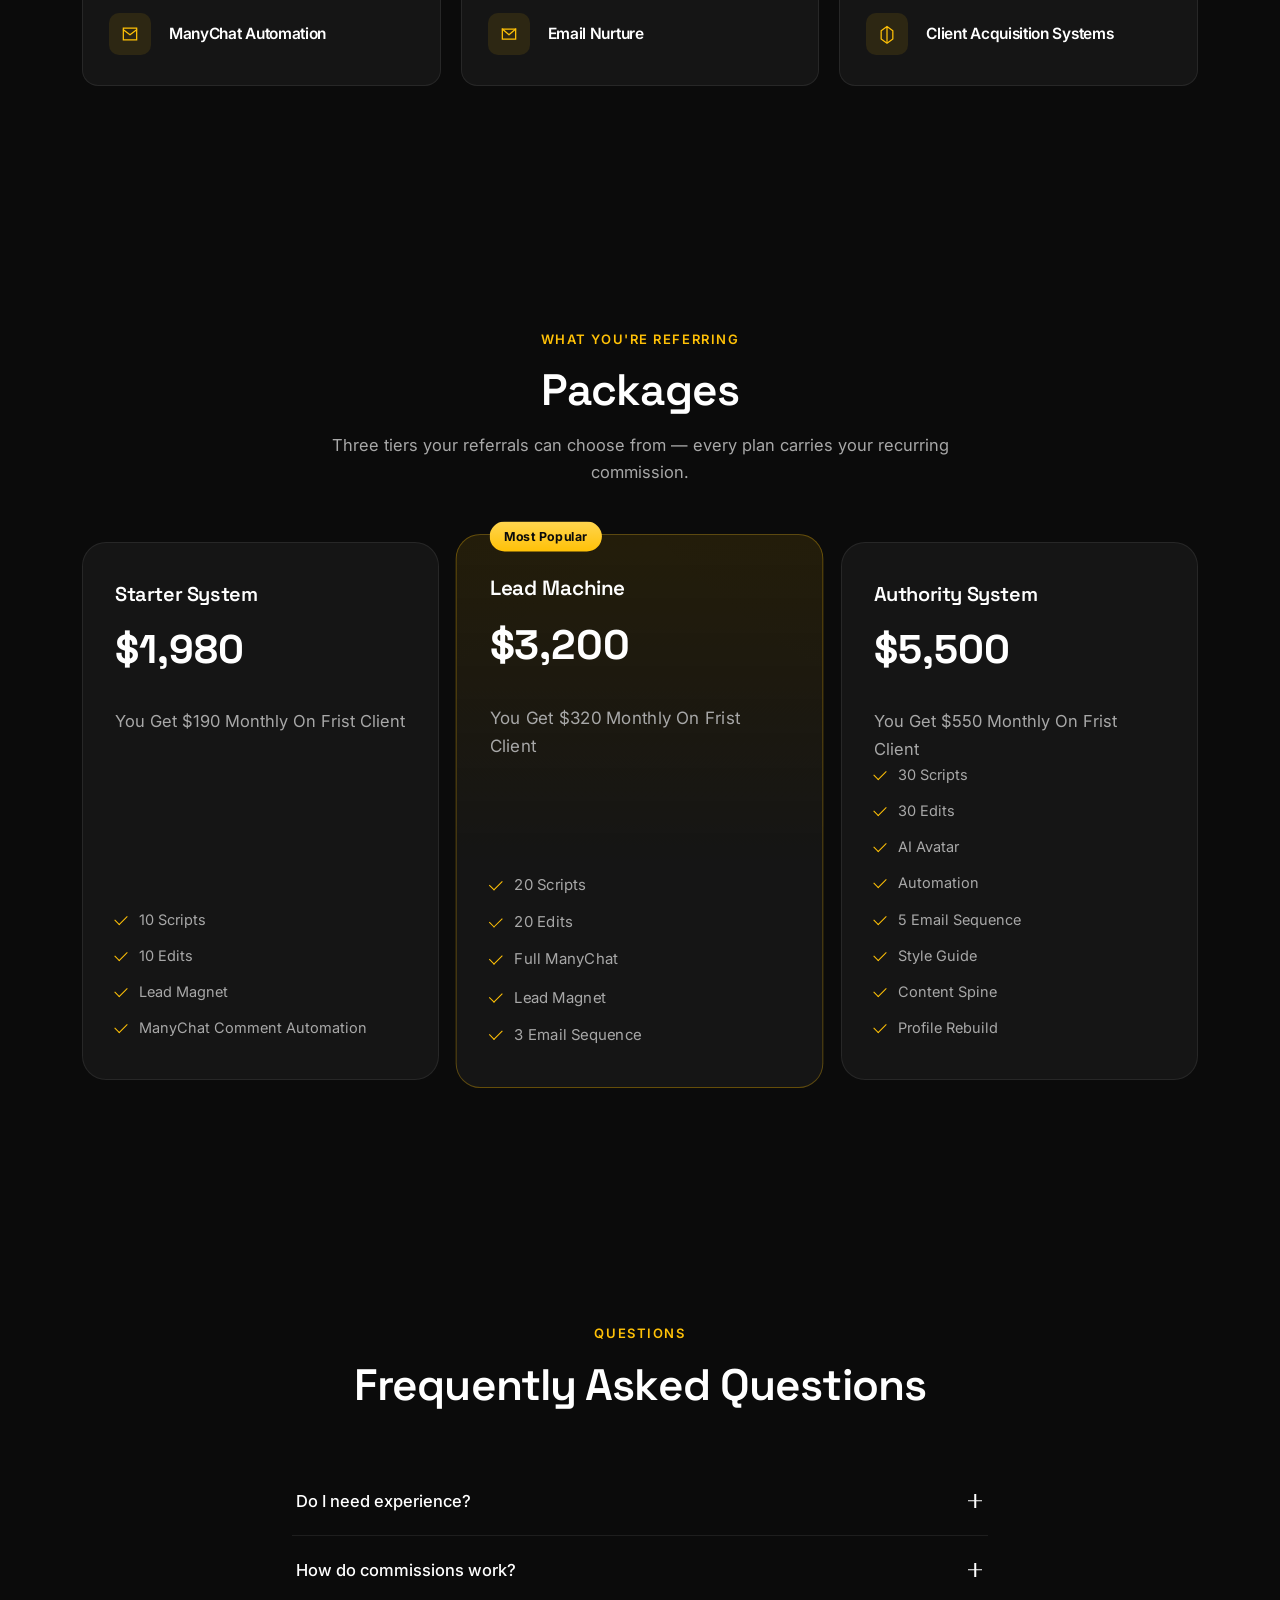
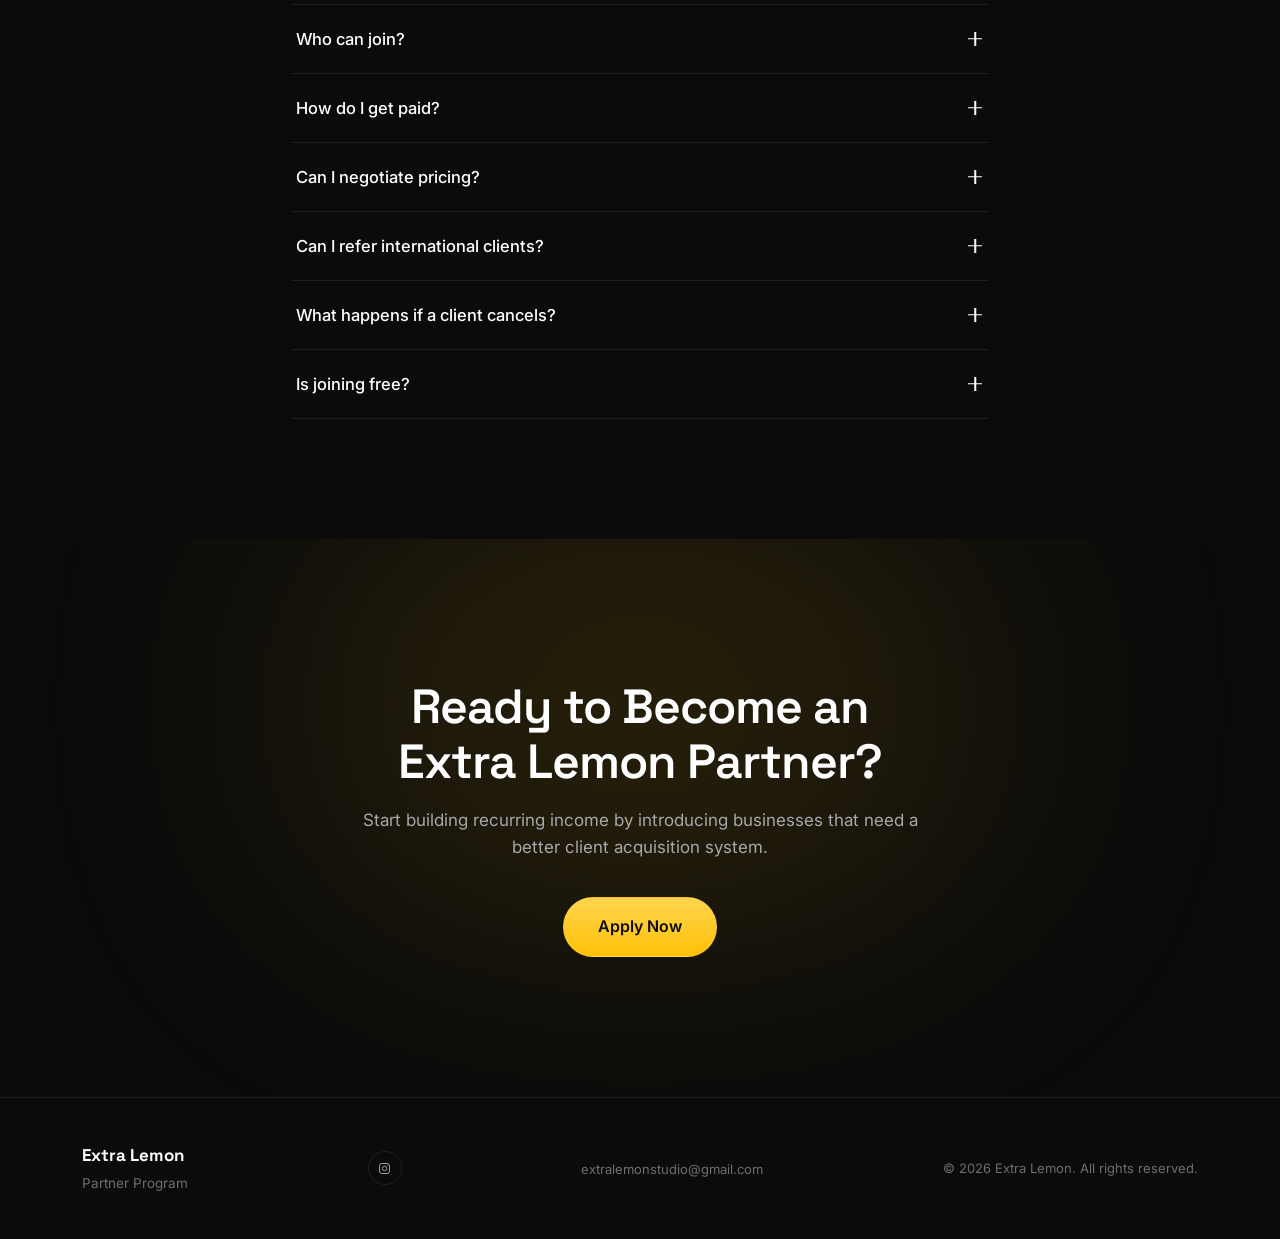
==== commit a388338e: "Update index.html" ====
--- a/index.html
+++ b/index.html
@@ -32,6 +32,12 @@
       <button class="nav__toggle" id="navToggle" aria-label="Toggle menu" aria-expanded="false">
         <span></span><span></span><span></span>
       </button>
+
+      <a href="index2.html" class="btn btn--primary btn--nav" target="_blank" rel="noopener">About Us</a>
+
+      <button class="nav__toggle" id="navToggle" aria-label="Toggle menu" aria-expanded="false">
+        <span></span><span></span><span></span>
+      </button>
     </div>
   </header>
 
@@ -50,7 +56,7 @@
 
         <div class="hero__actions">
           <a href="https://tally.so/r/aQgXKq" class="btn btn--primary btn--lg" target="_blank" rel="noopener">Apply Now</a>
-          <a href="#how-it-works" class="btn btn--ghost btn--lg">Learn More</a>
+          <a href="index2.html" class="btn btn--ghost btn--lg">Learn More</a>
         </div>
       </div>
 
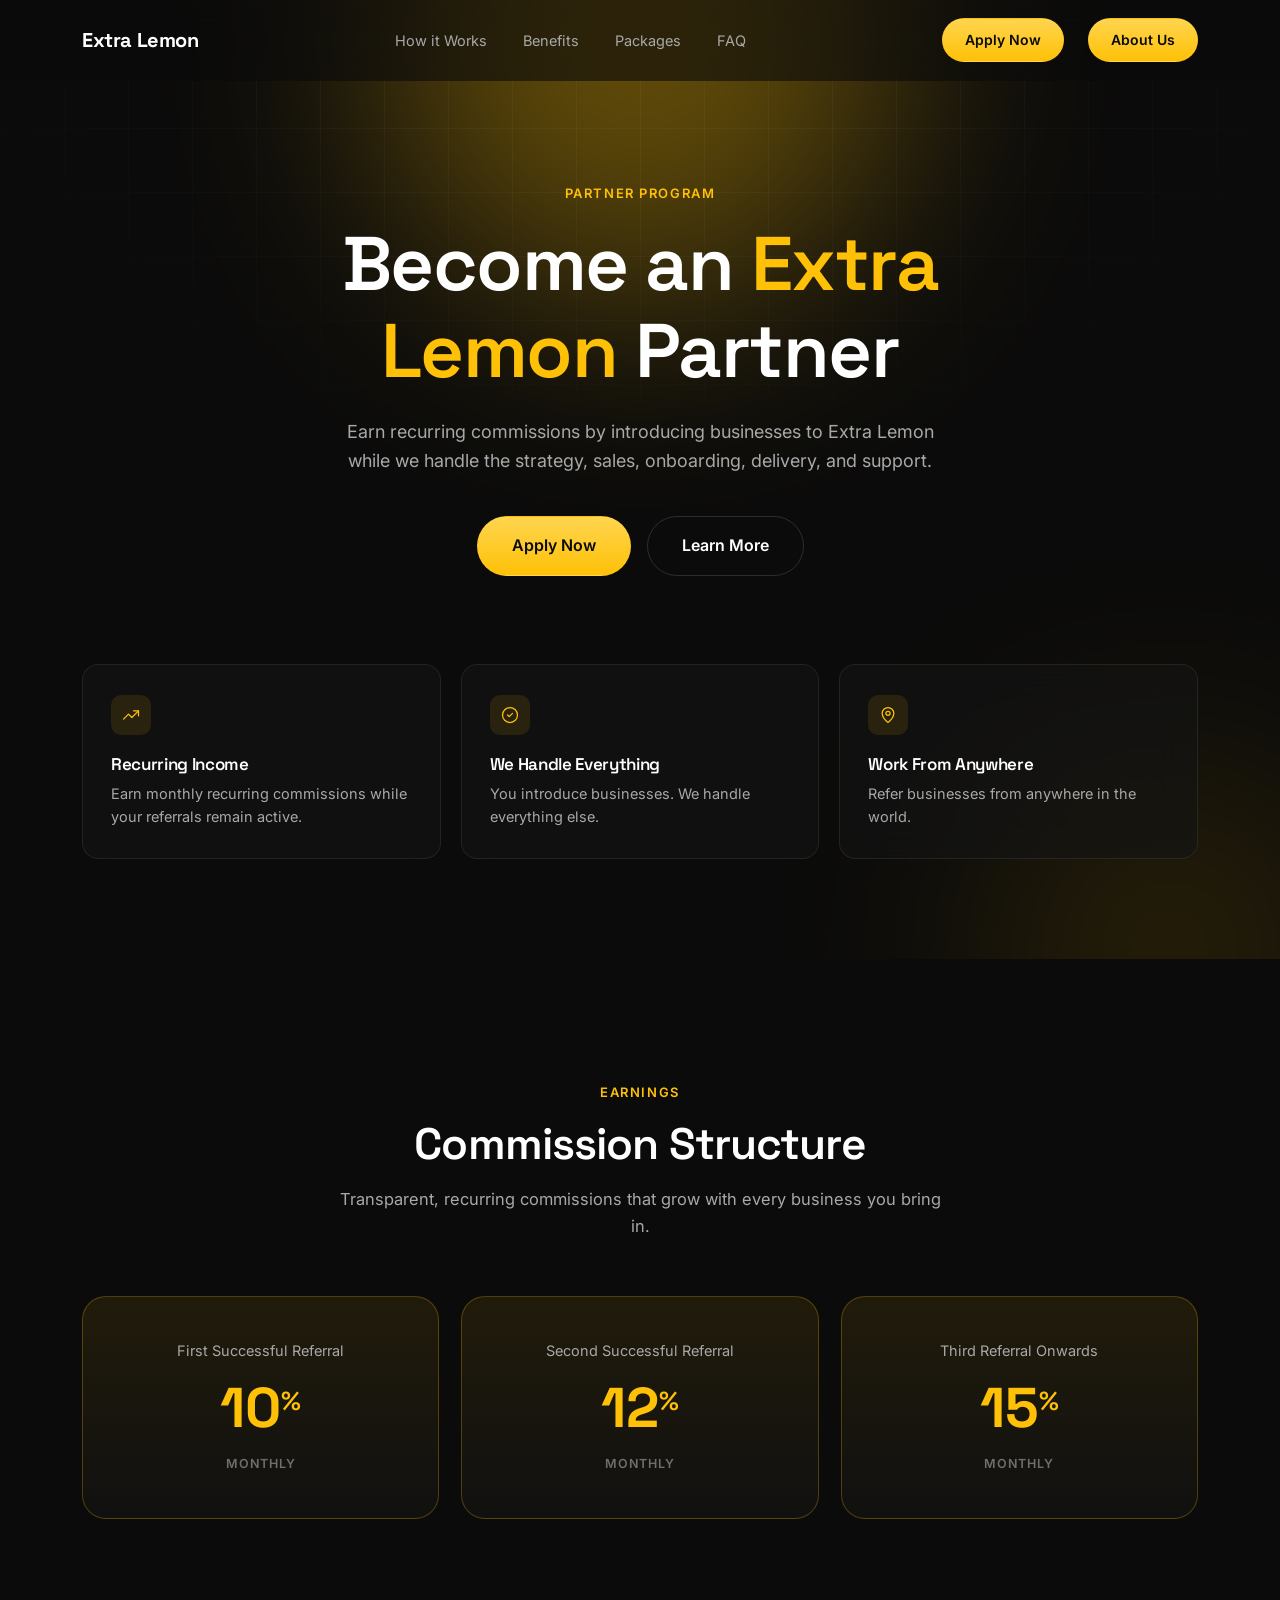
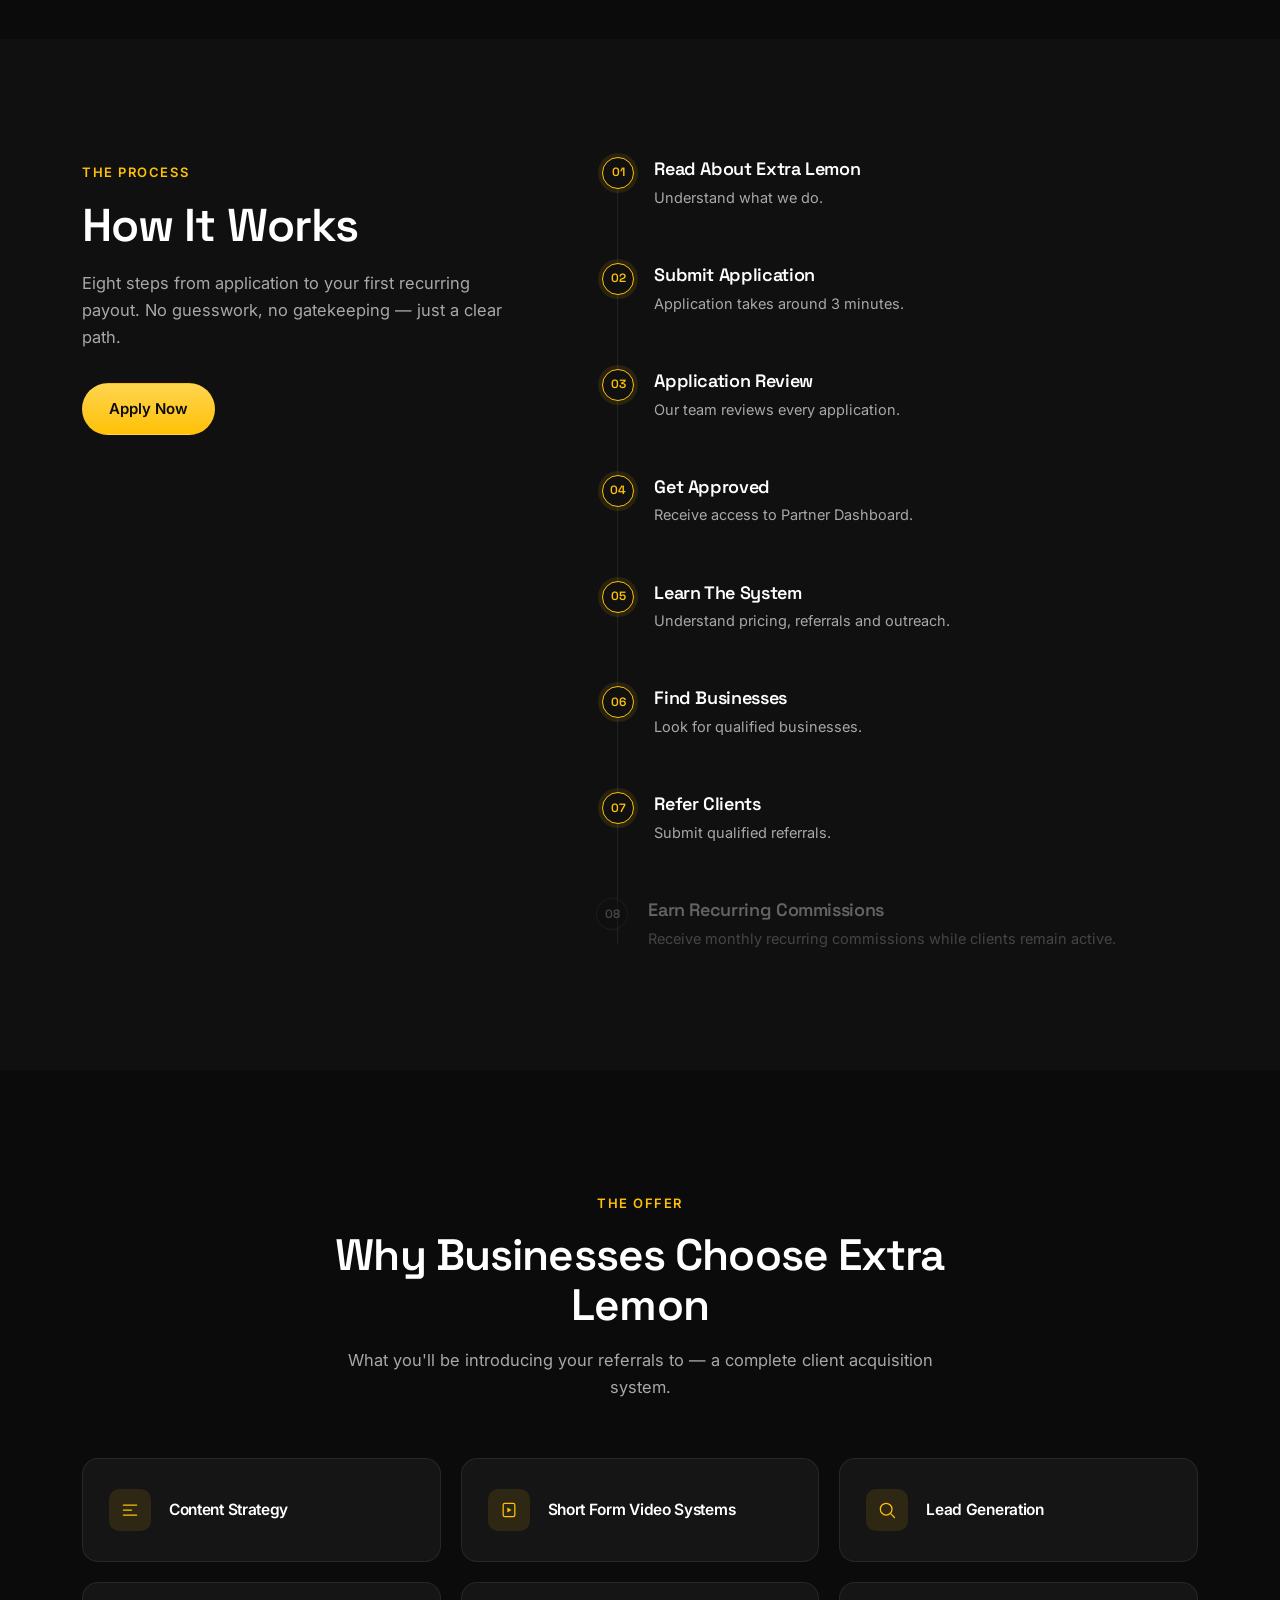
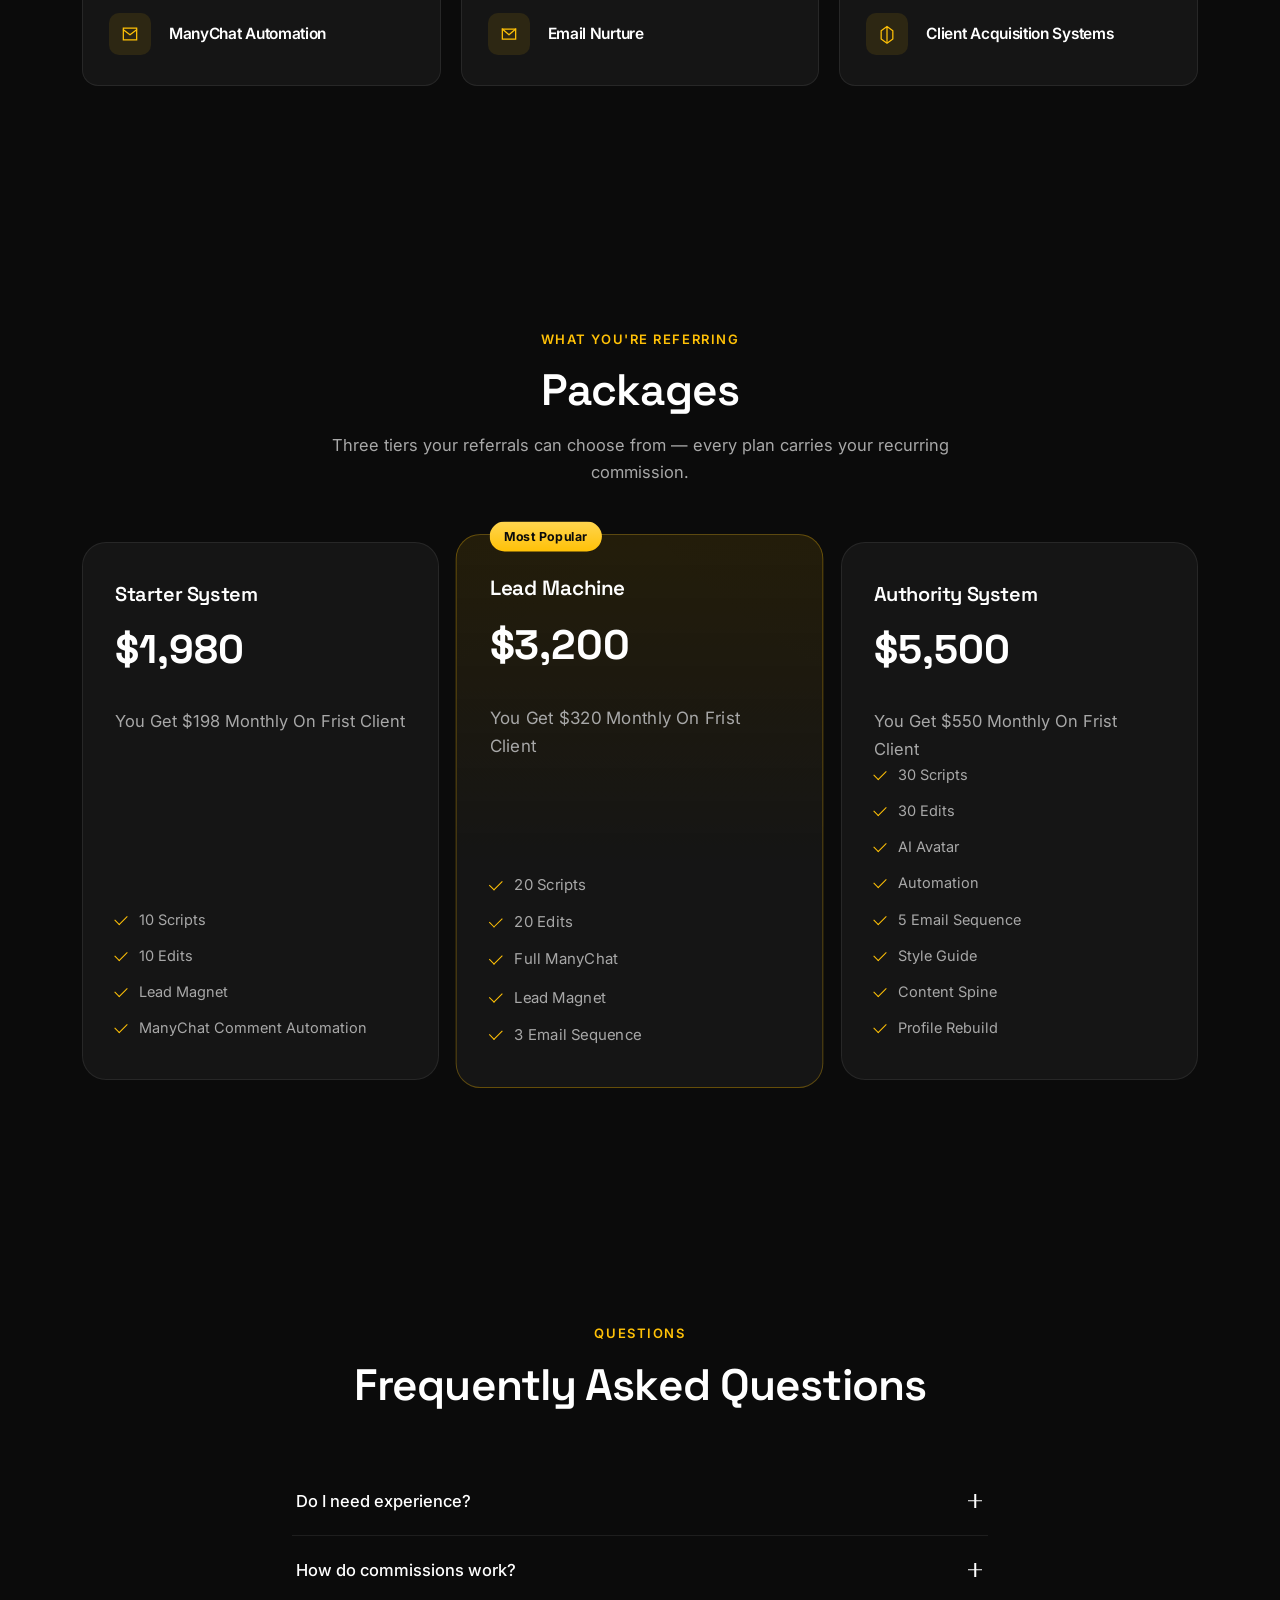
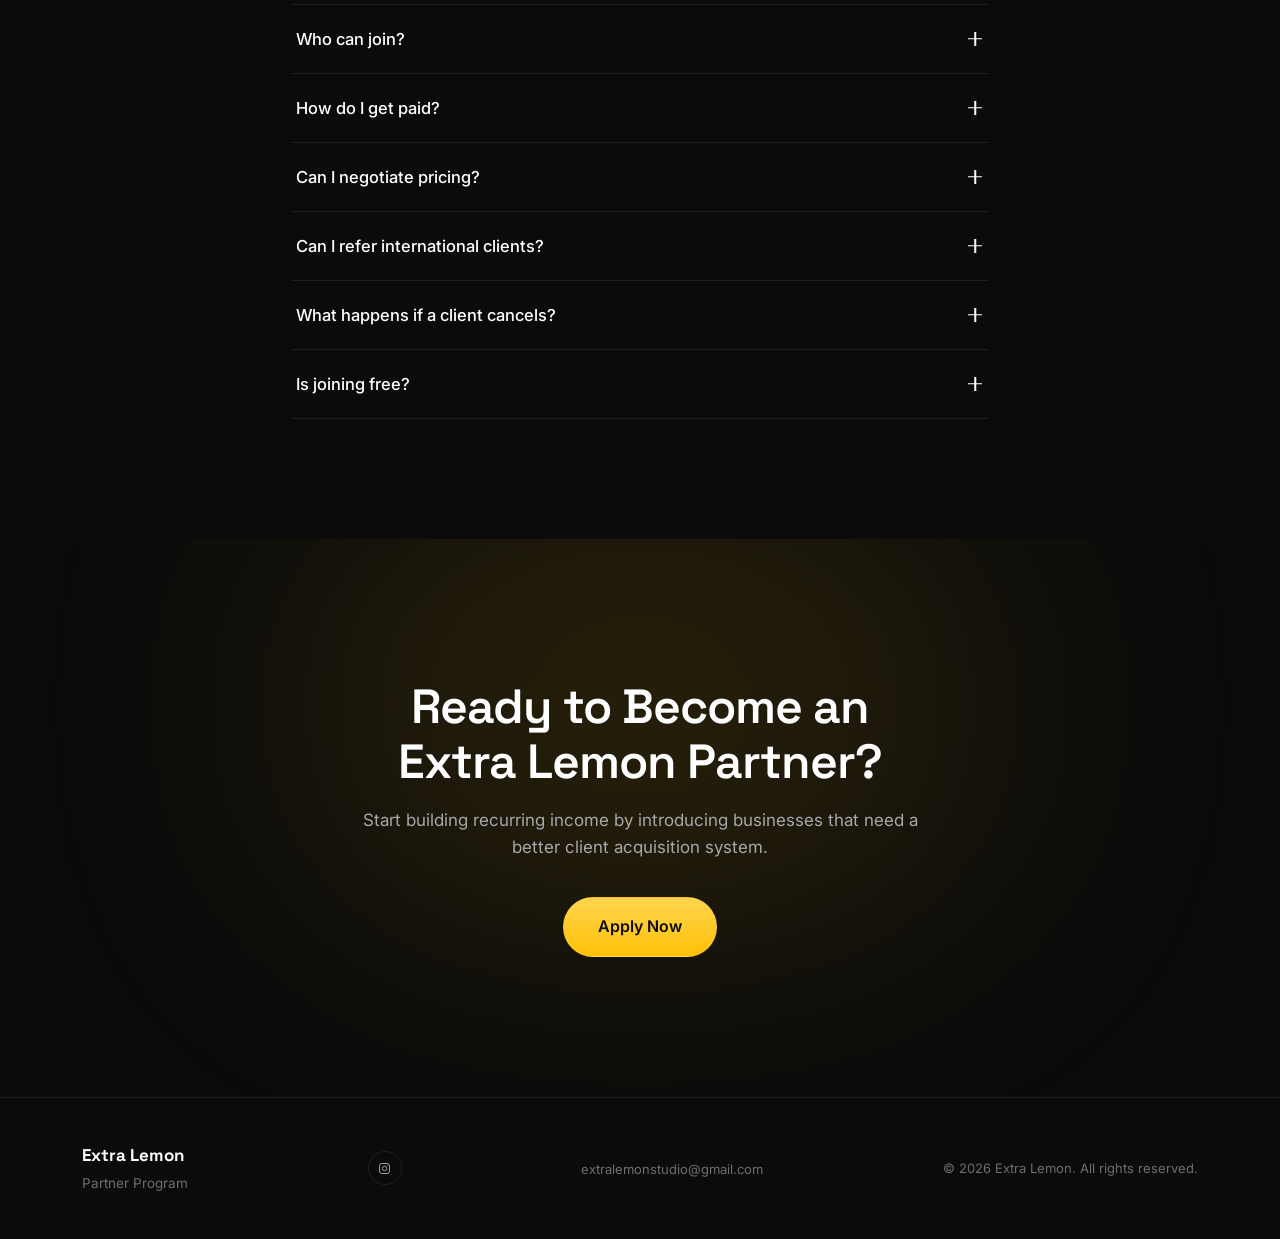
==== commit 6f3c2092: "Update index.html" ====
--- a/index.html
+++ b/index.html
@@ -33,7 +33,7 @@
         <span></span><span></span><span></span>
       </button>
 
-      <a href="index2.html" class="btn btn--primary btn--nav" target="_blank" rel="noopener">About Us</a>
+      <a href="index2.html" class="btn btn--primary btn--nav" >About Us</a>
 
       <button class="nav__toggle" id="navToggle" aria-label="Toggle menu" aria-expanded="false">
         <span></span><span></span><span></span>
@@ -256,7 +256,7 @@
           <div class="price-card">
             <h3 class="price-card__name">Starter System</h3>
             <p class="price-card__price">$1,980</p>
-            <p class="section__lead">You Get $190 Monthly On Frist Client</p>
+            <p class="section__lead">You Get $198 Monthly On Frist Client</p>
             <ul class="price-card__list">
               <li>10 Scripts</li>
               <li>10 Edits</li>
